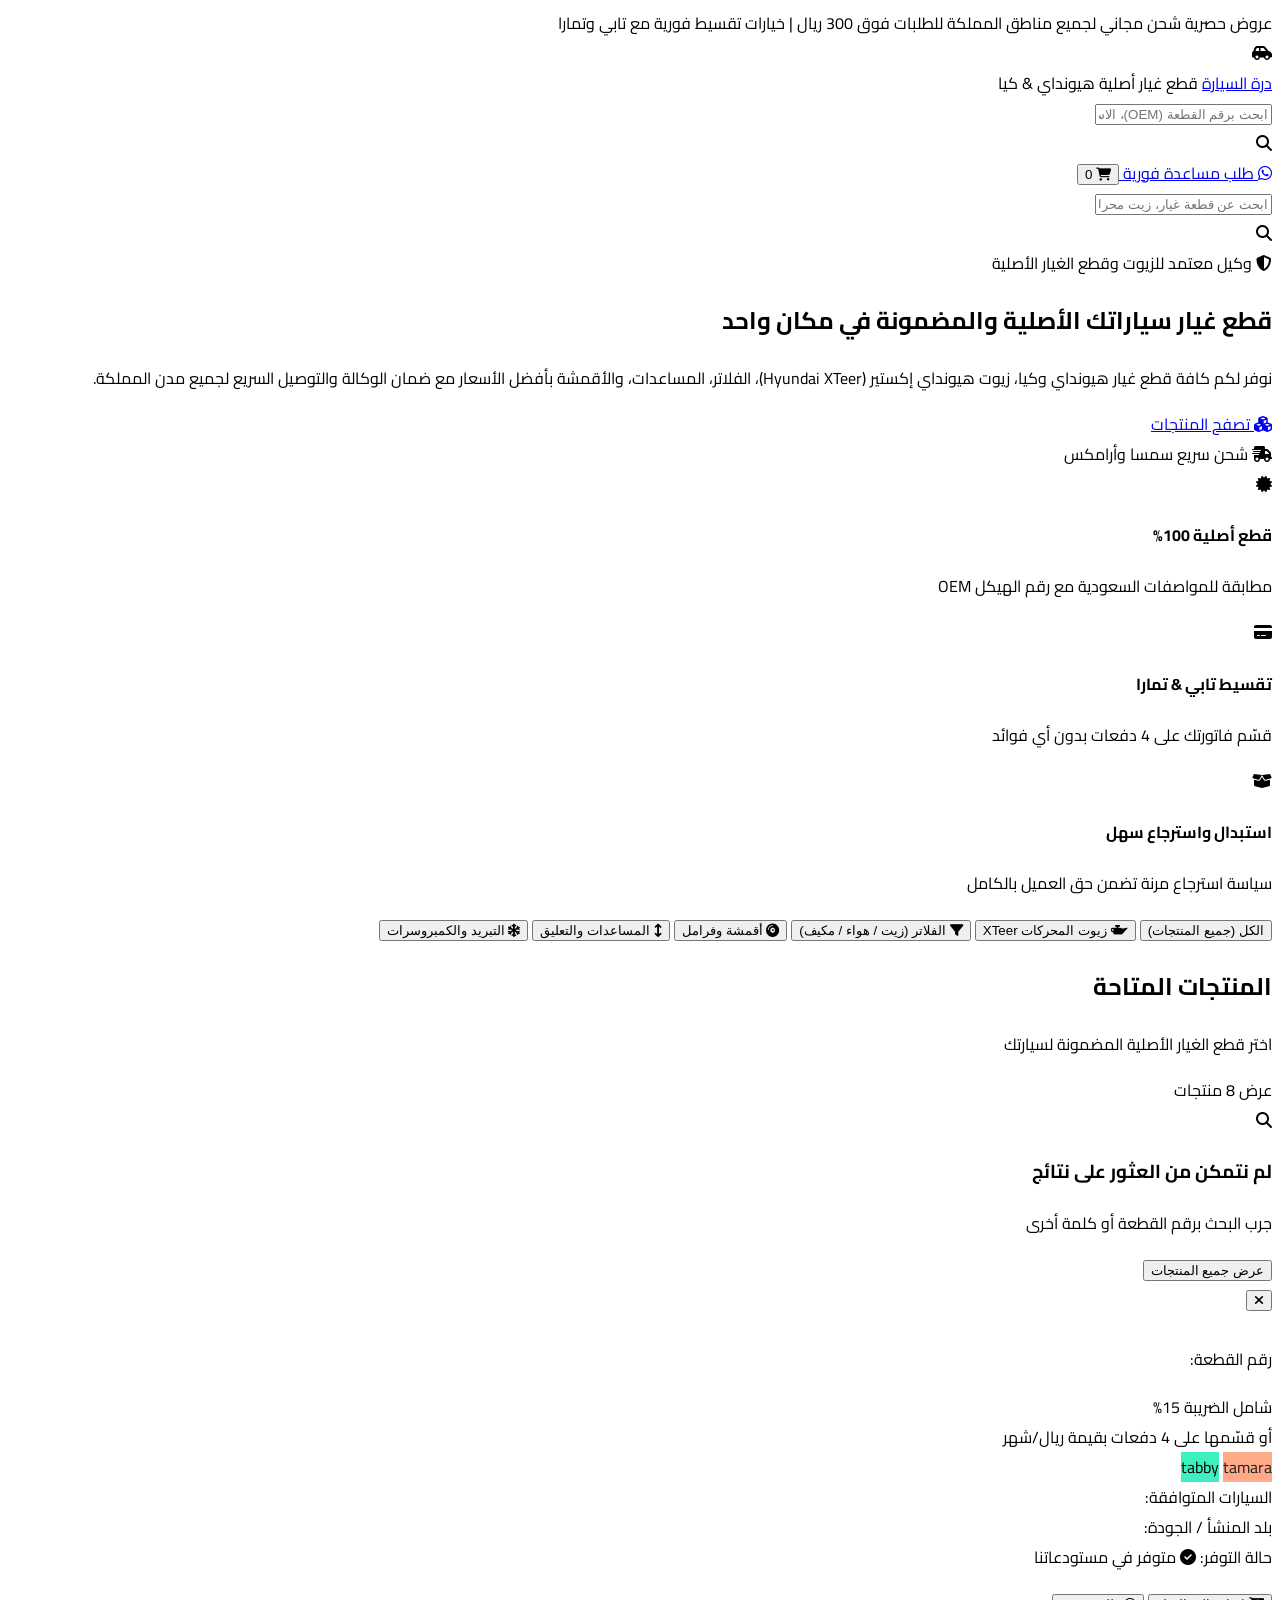
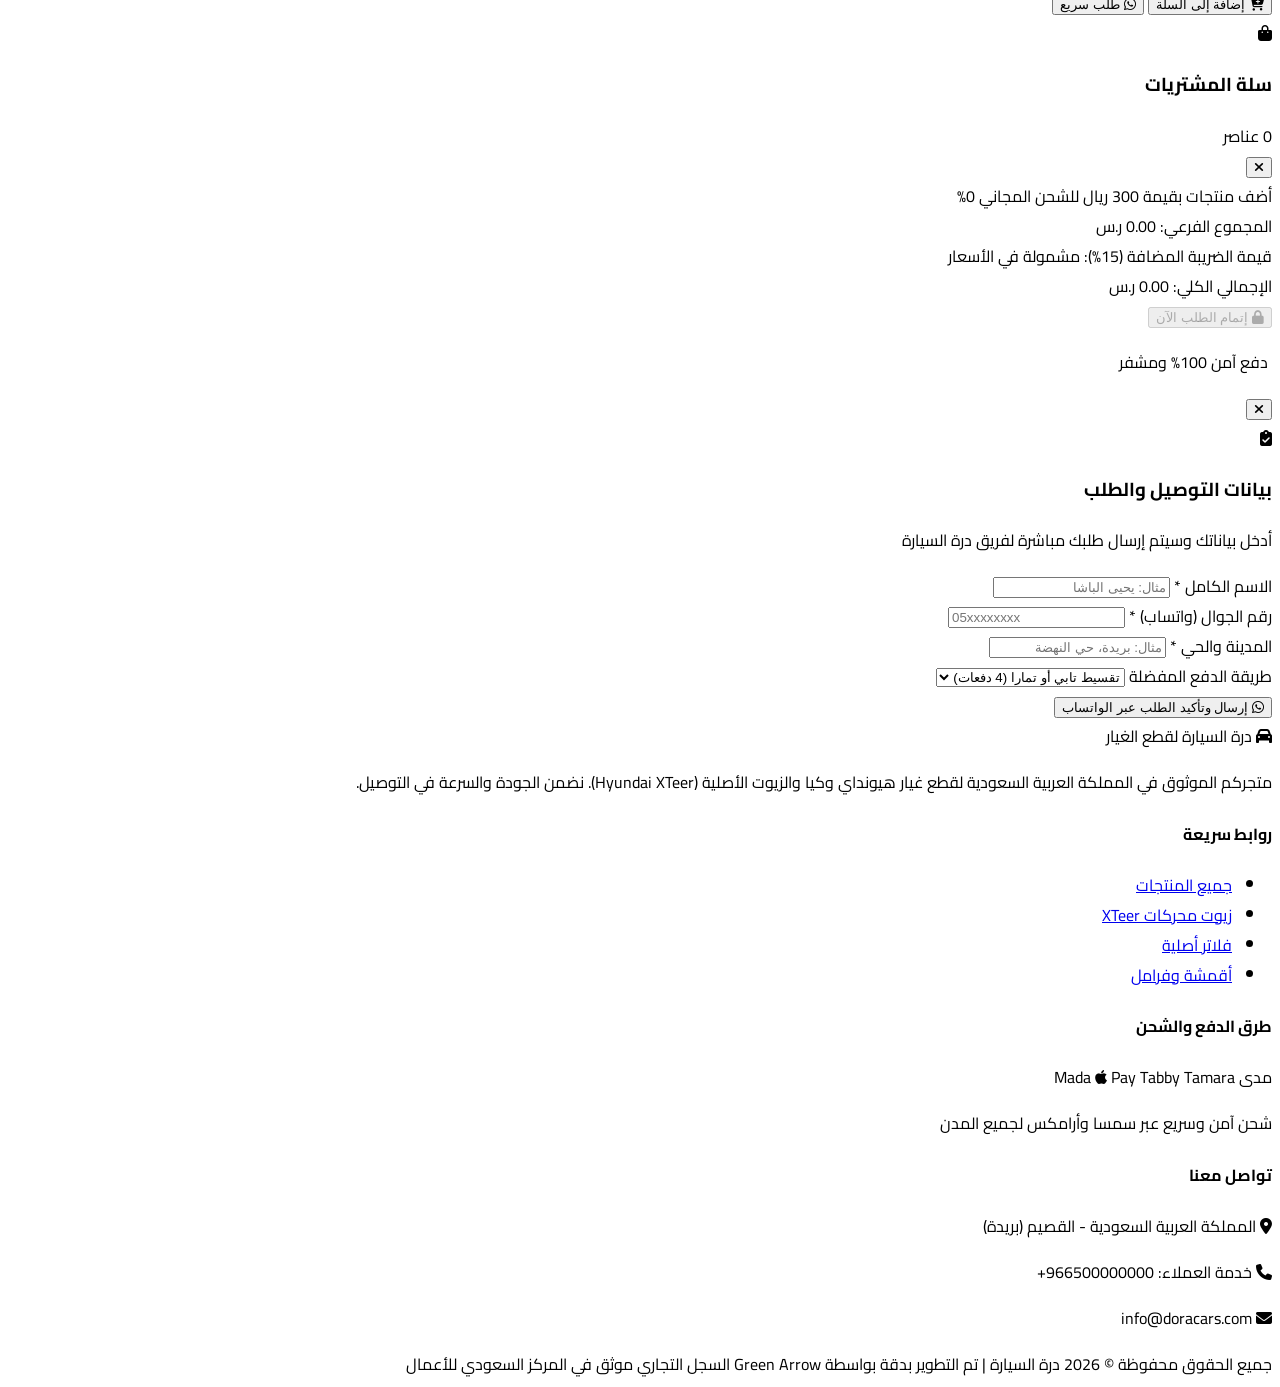
==== index.html @ 43e32559 "Create index.html" ====
<!DOCTYPE html>
<html lang="ar" dir="rtl">
<head>
  <meta charset="UTF-8">
  <meta name="viewport" content="width=device-width, initial-scale=1.0">
  <title>درة السيارة | قطع غيار هيونداي وكيا والزيوت الأصلية</title>
  <!-- Tailwind CSS CDN -->
  <script src="https://cdn.tailwindcss.com"></script>
  <!-- Google Fonts: Cairo -->
  <link rel="preconnect" href="https://fonts.googleapis.com">
  <link rel="preconnect" href="https://fonts.gstatic.com" crossorigin>
  <link href="https://fonts.googleapis.com/css2?family=Cairo:wght@300;400;600;700;800;900&display=swap" rel="stylesheet">
  <!-- FontAwesome Icons -->
  <link rel="stylesheet" href="https://cdnjs.cloudflare.com/ajax/libs/font-awesome/6.4.0/css/all.min.css">
  
  <script>
    tailwind.config = {
      darkMode: 'class',
      theme: {
        extend: {
          colors: {
            brand: {
              50: '#ecfdf5',
              100: '#d1fae5',
              500: '#10b981',
              600: '#059669',
              700: '#047857',
              900: '#064e3b',
              accent: '#f59e0b',
              dark: '#0f172a'
            }
          },
          fontFamily: {
            cairo: ['Cairo', 'sans-serif'],
          }
        }
      }
    }
  </script>
  <style>
    body { font-family: 'Cairo', sans-serif; }
    .badge-tabby { background-color: #3ef0c0; color: #000; }
    .badge-tamara { background-color: #ffaa88; color: #222; }
    .no-scrollbar::-webkit-scrollbar { display: none; }
    .no-scrollbar { -ms-overflow-style: none; scrollbar-width: none; }
  </style>
</head>
<body class="bg-gray-50 text-gray-800 antialiased flex flex-col min-h-screen">

  <!-- Top Announcement Bar -->
  <div class="bg-brand-900 text-white text-xs py-2 px-4 text-center font-medium flex items-center justify-center gap-2">
    <span class="inline-block bg-brand-500 text-white text-[10px] px-2 py-0.5 rounded-full font-bold">عروض حصرية</span>
    <span>شحن مجاني لجميع مناطق المملكة للطلبات فوق 300 ريال | خيارات تقسيط فورية مع تابي وتمارا</span>
  </div>

  <!-- Header -->
  <header class="sticky top-0 z-40 bg-white/95 backdrop-blur shadow-sm border-b border-gray-100">
    <div class="max-w-7xl mx-auto px-4 sm:px-6 lg:px-8">
      <div class="flex items-center justify-between h-16 gap-4">
        
        <!-- Logo -->
        <div class="flex items-center gap-3 flex-shrink-0">
          <div class="w-10 h-10 rounded-xl bg-brand-600 flex items-center justify-center text-white text-xl font-black shadow-md">
            <i class="fa-solid fa-car-side"></i>
          </div>
          <div>
            <a href="#" class="text-xl font-black text-brand-900 tracking-tight block leading-none">درة السيارة</a>
            <span class="text-[10px] text-gray-500 font-semibold">قطع غيار أصلية هيونداي & كيا</span>
          </div>
        </div>

        <!-- Search Bar (Desktop) -->
        <div class="hidden md:flex flex-1 max-w-lg mx-4">
          <div class="relative w-full">
            <input type="text" id="searchInput" oninput="filterProducts()" placeholder="ابحث برقم القطعة (OEM)، الاسم، أو الموديل (مثال: فلتر، إلنترا، 5W-30)..." 
              class="w-full bg-gray-100 border border-gray-200 text-gray-800 text-sm rounded-full pr-11 pl-4 py-2.5 focus:outline-none focus:ring-2 focus:ring-brand-500 focus:bg-white transition-all">
            <div class="absolute inset-y-0 right-0 pr-4 flex items-center pointer-events-none text-gray-400">
              <i class="fa-solid fa-magnifying-glass"></i>
            </div>
          </div>
        </div>

        <!-- Action Buttons -->
        <div class="flex items-center gap-3">
          <!-- WhatsApp Contact Button -->
          <a href="https://wa.me/966500000000" target="_blank" class="hidden sm:inline-flex items-center gap-1.5 bg-emerald-50 text-emerald-700 hover:bg-emerald-100 text-xs font-bold px-3.5 py-2 rounded-full border border-emerald-200 transition">
            <i class="fa-brands fa-whatsapp text-sm text-emerald-600"></i>
            <span>طلب مساعدة فورية</span>
          </a>

          <!-- Cart Button -->
          <button onclick="toggleCartDrawer(true)" class="relative p-2.5 text-gray-700 hover:text-brand-600 hover:bg-gray-100 rounded-full transition flex items-center">
            <i class="fa-solid fa-cart-shopping text-xl"></i>
            <span id="cartCountBadge" class="absolute -top-1 -left-1 bg-brand-600 text-white text-xs font-bold rounded-full h-5 w-5 flex items-center justify-center shadow">0</span>
          </button>
        </div>
      </div>

      <!-- Mobile Search Bar -->
      <div class="pb-3 md:hidden">
        <div class="relative w-full">
          <input type="text" id="mobileSearchInput" oninput="syncAndFilter(this.value)" placeholder="ابحث عن قطعة غيار، زيت محرك، أو رقم القطعة..." 
            class="w-full bg-gray-100 border border-gray-200 text-gray-800 text-sm rounded-full pr-10 pl-4 py-2 focus:outline-none focus:ring-2 focus:ring-brand-500 focus:bg-white">
          <div class="absolute inset-y-0 right-0 pr-3.5 flex items-center pointer-events-none text-gray-400">
            <i class="fa-solid fa-magnifying-glass text-xs"></i>
          </div>
        </div>
      </div>
    </div>
  </header>

  <!-- Hero Section -->
  <section class="bg-gradient-to-l from-brand-900 via-slate-900 to-brand-900 text-white py-8 sm:py-12 relative overflow-hidden">
    <div class="absolute inset-0 opacity-10 bg-[radial-gradient(#fff_1px,transparent_1px)] [background-size:16px_16px]"></div>
    <div class="max-w-7xl mx-auto px-4 sm:px-6 lg:px-8 relative z-10">
      <div class="grid grid-cols-1 lg:grid-cols-12 gap-8 items-center">
        
        <div class="lg:col-span-8 text-center lg:text-right space-y-4">
          <div class="inline-flex items-center gap-2 bg-brand-500/20 text-brand-400 border border-brand-500/30 px-3 py-1 rounded-full text-xs font-bold">
            <i class="fa-solid fa-shield-halved"></i> وكيل معتمد للزيوت وقطع الغيار الأصلية
          </div>
          <h1 class="text-2xl sm:text-4xl lg:text-5xl font-black leading-tight tracking-tight text-white">
            قطع غيار سياراتك <span class="text-brand-500">الأصلية والمضمونة</span> في مكان واحد
          </h1>
          <p class="text-gray-300 text-sm sm:text-base max-w-2xl">
            نوفر لكم كافة قطع غيار هيونداي وكيا، زيوت هيونداي إكستير (Hyundai XTeer)، الفلاتر، المساعدات، والأقمشة بأفضل الأسعار مع ضمان الوكالة والتوصيل السريع لجميع مدن المملكة.
          </p>
          <div class="flex flex-wrap items-center justify-center lg:justify-start gap-3 pt-2">
            <a href="#products-section" class="bg-brand-500 hover:bg-brand-600 text-white font-bold px-6 py-2.5 rounded-full text-sm shadow-lg shadow-brand-500/30 transition flex items-center gap-2">
              <i class="fa-solid fa-cubes"></i> تصفح المنتجات
            </a>
            <div class="flex items-center gap-2 text-xs text-gray-300 font-semibold bg-white/10 px-4 py-2.5 rounded-full border border-white/10">
              <i class="fa-solid fa-truck-fast text-brand-400"></i> شحن سريع سمسا وأرامكس
            </div>
          </div>
        </div>

        <!-- Quick Benefits Box -->
        <div class="lg:col-span-4 bg-white/10 backdrop-blur-md border border-white/15 rounded-2xl p-5 space-y-3.5 text-xs text-gray-200">
          <div class="flex items-center gap-3">
            <div class="w-8 h-8 rounded-lg bg-brand-500/20 text-brand-400 flex items-center justify-center text-sm font-bold flex-shrink-0">
              <i class="fa-solid fa-certificate"></i>
            </div>
            <div>
              <h4 class="font-bold text-white text-sm">قطع أصلية 100%</h4>
              <p class="text-gray-400">مطابقة للمواصفات السعودية مع رقم الهيكل OEM</p>
            </div>
          </div>
          <div class="flex items-center gap-3">
            <div class="w-8 h-8 rounded-lg bg-emerald-500/20 text-emerald-400 flex items-center justify-center text-sm font-bold flex-shrink-0">
              <i class="fa-solid fa-credit-card"></i>
            </div>
            <div>
              <h4 class="font-bold text-white text-sm">تقسيط تابي & تمارا</h4>
              <p class="text-gray-400">قسّم فاتورتك على 4 دفعات بدون أي فوائد</p>
            </div>
          </div>
          <div class="flex items-center gap-3">
            <div class="w-8 h-8 rounded-lg bg-amber-500/20 text-amber-400 flex items-center justify-center text-sm font-bold flex-shrink-0">
              <i class="fa-solid fa-box-open"></i>
            </div>
            <div>
              <h4 class="font-bold text-white text-sm">استبدال واسترجاع سهل</h4>
              <p class="text-gray-400">سياسة استرجاع مرنة تضمن حق العميل بالكامل</p>
            </div>
          </div>
        </div>

      </div>
    </div>
  </section>

  <!-- Category Filter Bar -->
  <section class="bg-white border-b border-gray-200 py-3 sticky top-16 z-30 shadow-sm">
    <div class="max-w-7xl mx-auto px-4 sm:px-6 lg:px-8">
      <div class="flex items-center gap-2 overflow-x-auto no-scrollbar py-1" id="categoryTabs">
        <button onclick="setCategory('all')" class="category-btn active px-4 py-2 rounded-full text-xs font-bold whitespace-nowrap transition bg-brand-600 text-white shadow-sm" data-category="all">
          الكل (جميع المنتجات)
        </button>
        <button onclick="setCategory('oils')" class="category-btn px-4 py-2 rounded-full text-xs font-bold whitespace-nowrap transition bg-gray-100 text-gray-700 hover:bg-gray-200" data-category="oils">
          <i class="fa-solid fa-oil-can ml-1"></i> زيوت المحركات XTeer
        </button>
        <button onclick="setCategory('filters')" class="category-btn px-4 py-2 rounded-full text-xs font-bold whitespace-nowrap transition bg-gray-100 text-gray-700 hover:bg-gray-200" data-category="filters">
          <i class="fa-solid fa-filter ml-1"></i> الفلاتر (زيت / هواء / مكيف)
        </button>
        <button onclick="setCategory('brakes')" class="category-btn px-4 py-2 rounded-full text-xs font-bold whitespace-nowrap transition bg-gray-100 text-gray-700 hover:bg-gray-200" data-category="brakes">
          <i class="fa-solid fa-compact-disc ml-1"></i> أقمشة وفرامل
        </button>
        <button onclick="setCategory('suspension')" class="category-btn px-4 py-2 rounded-full text-xs font-bold whitespace-nowrap transition bg-gray-100 text-gray-700 hover:bg-gray-200" data-category="suspension">
          <i class="fa-solid fa-arrows-up-down ml-1"></i> المساعدات والتعليق
        </button>
        <button onclick="setCategory('cooling')" class="category-btn px-4 py-2 rounded-full text-xs font-bold whitespace-nowrap transition bg-gray-100 text-gray-700 hover:bg-gray-200" data-category="cooling">
          <i class="fa-solid fa-snowflake ml-1"></i> التبريد والكمبروسرات
        </button>
      </div>
    </div>
  </section>

  <!-- Products Section -->
  <main class="max-w-7xl mx-auto px-4 sm:px-6 lg:px-8 py-8 flex-1 w-full" id="products-section">
    <div class="flex items-center justify-between mb-6">
      <div>
        <h2 class="text-xl sm:text-2xl font-black text-gray-900" id="sectionHeading">المنتجات المتاحة</h2>
        <p class="text-xs sm:text-sm text-gray-500 mt-0.5">اختر قطع الغيار الأصلية المضمونة لسيارتك</p>
      </div>
      <div class="text-xs text-gray-500 font-semibold" id="productCountText">
        عرض 8 منتجات
      </div>
    </div>

    <!-- Products Grid -->
    <div class="grid grid-cols-1 sm:grid-cols-2 lg:grid-cols-4 gap-5" id="productsGrid"></div>

    <!-- Empty State -->
    <div id="noResultsState" class="hidden text-center py-16">
      <div class="w-16 h-16 bg-gray-100 rounded-full flex items-center justify-center mx-auto text-gray-400 text-2xl mb-4">
        <i class="fa-solid fa-magnifying-glass"></i>
      </div>
      <h3 class="text-base font-bold text-gray-800">لم نتمكن من العثور على نتائج</h3>
      <p class="text-xs text-gray-500 mt-1">جرب البحث برقم القطعة أو كلمة أخرى</p>
      <button onclick="resetFilters()" class="mt-4 bg-brand-600 text-white text-xs font-bold px-4 py-2 rounded-full">
        عرض جميع المنتجات
      </button>
    </div>
  </main>

  <!-- Product Detail Modal -->
  <div id="productModal" class="fixed inset-0 z-50 hidden bg-black/60 backdrop-blur-sm flex items-center justify-center p-4">
    <div class="bg-white rounded-2xl max-w-lg w-full overflow-hidden shadow-2xl animate-fade-in relative max-h-[90vh] flex flex-col">
      <!-- Close Button -->
      <button onclick="closeProductModal()" class="absolute top-3 left-3 z-10 w-8 h-8 rounded-full bg-gray-100 hover:bg-gray-200 text-gray-700 flex items-center justify-center transition">
        <i class="fa-solid fa-xmark text-sm"></i>
      </button>

      <div class="p-6 overflow-y-auto space-y-4">
        <div class="h-48 bg-gray-100 rounded-xl flex items-center justify-center overflow-hidden relative">
          <img id="modalImg" src="" alt="" class="max-h-full object-contain">
          <span id="modalBadge" class="absolute top-2 right-2 text-[10px] font-bold px-2 py-1 rounded bg-brand-600 text-white"></span>
        </div>

        <div>
          <div class="flex items-center justify-between text-xs text-gray-500 mb-1">
            <span id="modalCategory" class="font-bold text-brand-600"></span>
            <span>رقم القطعة: <strong id="modalOem" class="text-gray-800 font-mono"></strong></span>
          </div>
          <h3 id="modalTitle" class="text-lg font-black text-gray-900 leading-snug"></h3>
        </div>

        <div class="flex items-baseline gap-2">
          <span id="modalPrice" class="text-2xl font-black text-brand-900"></span>
          <span id="modalOldPrice" class="text-sm text-gray-400 line-through"></span>
          <span class="text-xs font-semibold text-emerald-600 bg-emerald-50 px-2 py-0.5 rounded">شامل الضريبة 15%</span>
        </div>

        <!-- Tamara & Tabby installment bar -->
        <div class="bg-gray-50 border border-gray-200 rounded-xl p-3 text-xs space-y-2">
          <div class="flex items-center justify-between">
            <span class="font-medium text-gray-600">أو قسّمها على 4 دفعات بقيمة <strong id="modalInstallment" class="text-brand-900"></strong> ريال/شهر</span>
            <div class="flex gap-1">
              <span class="badge-tabby text-[10px] font-black px-2 py-0.5 rounded">tabby</span>
              <span class="badge-tamara text-[10px] font-black px-2 py-0.5 rounded">tamara</span>
            </div>
          </div>
        </div>

        <!-- Compatibility & Specs -->
        <div class="space-y-1.5 text-xs text-gray-600">
          <div class="flex justify-between py-1 border-b border-gray-100">
            <span class="text-gray-500">السيارات المتوافقة:</span>
            <span id="modalCompatibility" class="font-bold text-gray-800"></span>
          </div>
          <div class="flex justify-between py-1 border-b border-gray-100">
            <span class="text-gray-500">بلد المنشأ / الجودة:</span>
            <span id="modalOrigin" class="font-bold text-gray-800"></span>
          </div>
          <div class="flex justify-between py-1">
            <span class="text-gray-500">حالة التوفر:</span>
            <span class="font-bold text-emerald-600 flex items-center gap-1"><i class="fa-solid fa-circle-check text-[10px]"></i> متوفر في مستودعاتنا</span>
          </div>
        </div>

        <p id="modalDescription" class="text-xs text-gray-600 leading-relaxed bg-gray-50 p-3 rounded-lg"></p>
      </div>

      <div class="p-4 bg-gray-50 border-t border-gray-100 flex gap-3">
        <button onclick="addToCartFromModal()" class="flex-1 bg-brand-600 hover:bg-brand-700 text-white font-bold py-3 rounded-xl text-sm flex items-center justify-center gap-2 shadow-md transition">
          <i class="fa-solid fa-cart-plus"></i> إضافة إلى السلة
        </button>
        <button onclick="orderViaWhatsAppDirect()" class="bg-emerald-600 hover:bg-emerald-700 text-white font-bold px-4 py-3 rounded-xl text-sm flex items-center justify-center gap-1.5 shadow transition" title="طلب مباشر عبر واتساب">
          <i class="fa-brands fa-whatsapp text-base"></i> طلب سريع
        </button>
      </div>
    </div>
  </div>

  <!-- Cart Drawer (Slide-over) -->
  <div id="cartDrawer" class="fixed inset-0 z-50 hidden">
    <!-- Backdrop -->
    <div onclick="toggleCartDrawer(false)" class="fixed inset-0 bg-black/50 backdrop-blur-sm transition-opacity"></div>
    
    <div class="fixed inset-y-0 left-0 max-w-full flex">
      <div class="w-screen max-w-md bg-white shadow-2xl flex flex-col">
        <!-- Drawer Header -->
        <div class="p-4 border-b border-gray-100 flex items-center justify-between bg-gray-50">
          <div class="flex items-center gap-2">
            <i class="fa-solid fa-bag-shopping text-brand-600 text-lg"></i>
            <h3 class="font-black text-gray-900">سلة المشتريات</h3>
            <span id="drawerCount" class="text-xs bg-brand-100 text-brand-800 font-bold px-2 py-0.5 rounded-full">0 عناصر</span>
          </div>
          <button onclick="toggleCartDrawer(false)" class="text-gray-400 hover:text-gray-700 p-1.5 rounded-lg">
            <i class="fa-solid fa-xmark text-base"></i>
          </button>
        </div>

        <!-- Free Shipping Progress -->
        <div class="bg-brand-50 p-3 border-b border-brand-100 text-xs">
          <div class="flex justify-between font-bold text-brand-900 mb-1">
            <span id="shippingText">أضف منتجات بقيمة 300 ريال للشحن المجاني</span>
            <span id="shippingPercentText">0%</span>
          </div>
          <div class="w-full bg-gray-200 rounded-full h-1.5 overflow-hidden">
            <div id="shippingProgressBar" class="bg-brand-500 h-1.5 rounded-full transition-all duration-500" style="width: 0%"></div>
          </div>
        </div>

        <!-- Drawer Body: Cart Items -->
        <div class="flex-1 overflow-y-auto p-4 space-y-3" id="cartItemsList"></div>

        <!-- Drawer Footer -->
        <div class="p-4 border-t border-gray-100 bg-gray-50 space-y-3">
          <div class="space-y-1.5 text-xs text-gray-600">
            <div class="flex justify-between">
              <span>المجموع الفرعي:</span>
              <span id="subtotalPrice" class="font-bold text-gray-900">0.00 ر.س</span>
            </div>
            <div class="flex justify-between">
              <span>قيمة الضريبة المضافة (15%):</span>
              <span class="text-emerald-700 font-semibold">مشمولة في الأسعار</span>
            </div>
            <div class="flex justify-between text-sm font-black text-gray-900 pt-2 border-t border-gray-200">
              <span>الإجمالي الكلي:</span>
              <span id="totalPrice" class="text-brand-900 text-base">0.00 ر.س</span>
            </div>
          </div>

          <button onclick="openCheckoutModal()" id="checkoutBtn" disabled class="w-full bg-brand-600 hover:bg-brand-700 disabled:opacity-50 disabled:cursor-not-allowed text-white font-bold py-3.5 rounded-xl text-sm flex items-center justify-center gap-2 shadow-lg shadow-brand-600/30 transition">
            <i class="fa-solid fa-lock"></i> إتمام الطلب الآن
          </button>
          
          <p class="text-[11px] text-center text-gray-400 flex items-center justify-center gap-1">
            <i class="fa-solid fa-shield-check text-brand-500"></i> دفع آمن 100% ومشفر
          </p>
        </div>
      </div>
    </div>
  </div>

  <!-- Checkout Confirmation Modal -->
  <div id="checkoutModal" class="fixed inset-0 z-50 hidden bg-black/60 backdrop-blur-sm flex items-center justify-center p-4">
    <div class="bg-white rounded-2xl max-w-md w-full p-6 shadow-2xl relative space-y-4">
      <button onclick="closeCheckoutModal()" class="absolute top-3 left-3 text-gray-400 hover:text-gray-600">
        <i class="fa-solid fa-xmark text-sm"></i>
      </button>

      <div class="text-center space-y-1">
        <div class="w-12 h-12 rounded-full bg-brand-100 text-brand-600 flex items-center justify-center mx-auto text-xl">
          <i class="fa-solid fa-clipboard-check"></i>
        </div>
        <h3 class="text-lg font-black text-gray-900">بيانات التوصيل والطلب</h3>
        <p class="text-xs text-gray-500">أدخل بياناتك وسيتم إرسال طلبك مباشرة لفريق درة السيارة</p>
      </div>

      <form onsubmit="submitOrder(event)" class="space-y-3 text-xs">
        <div>
          <label class="block font-bold text-gray-700 mb-1">الاسم الكامل *</label>
          <input type="text" id="custName" required placeholder="مثال: يحيى الباشا" class="w-full bg-gray-50 border border-gray-200 rounded-lg p-2.5 focus:ring-2 focus:ring-brand-500 focus:outline-none">
        </div>
        <div>
          <label class="block font-bold text-gray-700 mb-1">رقم الجوال (واتساب) *</label>
          <input type="tel" id="custPhone" required placeholder="05xxxxxxxx" class="w-full bg-gray-50 border border-gray-200 rounded-lg p-2.5 focus:ring-2 focus:ring-brand-500 focus:outline-none">
        </div>
        <div>
          <label class="block font-bold text-gray-700 mb-1">المدينة والحي *</label>
          <input type="text" id="custCity" required placeholder="مثال: بريدة، حي النهضة" class="w-full bg-gray-50 border border-gray-200 rounded-lg p-2.5 focus:ring-2 focus:ring-brand-500 focus:outline-none">
        </div>
        <div>
          <label class="block font-bold text-gray-700 mb-1">طريقة الدفع المفضلة</label>
          <select id="custPayment" class="w-full bg-gray-50 border border-gray-200 rounded-lg p-2.5 focus:ring-2 focus:ring-brand-500 focus:outline-none font-medium">
            <option value="تابي / تمارا (أقساط)">تقسيط تابي أو تمارا (4 دفعات)</option>
            <option value="مدى / أبل باي / فيزا">مدى / Apple Pay / فيزا</option>
            <option value="تحويل بنكي / دفع عند الاستلام">تحويل بنكي / دفع عند الاستلام</option>
          </select>
        </div>

        <button type="submit" class="w-full bg-emerald-600 hover:bg-emerald-700 text-white font-bold py-3 rounded-xl text-sm flex items-center justify-center gap-2 shadow-md transition mt-2">
          <i class="fa-brands fa-whatsapp text-lg"></i> إرسال وتأكيد الطلب عبر الواتساب
        </button>
      </form>
    </div>
  </div>

  <!-- Footer -->
  <footer class="bg-gray-900 text-gray-400 text-xs py-10 mt-auto border-t border-gray-800">
    <div class="max-w-7xl mx-auto px-4 sm:px-6 lg:px-8 grid grid-cols-1 md:grid-cols-4 gap-8">
      
      <div class="space-y-3">
        <div class="flex items-center gap-2 text-white font-black text-base">
          <i class="fa-solid fa-car text-brand-500"></i> درة السيارة لقطع الغيار
        </div>
        <p class="leading-relaxed text-gray-400">
          متجركم الموثوق في المملكة العربية السعودية لقطع غيار هيونداي وكيا والزيوت الأصلية (Hyundai XTeer). نضمن الجودة والسرعة في التوصيل.
        </p>
      </div>

      <div>
        <h4 class="text-white font-bold text-sm mb-3">روابط سريعة</h4>
        <ul class="space-y-2">
          <li><a href="#products-section" class="hover:text-brand-400 transition">جميع المنتجات</a></li>
          <li><a href="javascript:setCategory('oils')" class="hover:text-brand-400 transition">زيوت محركات XTeer</a></li>
          <li><a href="javascript:setCategory('filters')" class="hover:text-brand-400 transition">فلاتر أصلية</a></li>
          <li><a href="javascript:setCategory('brakes')" class="hover:text-brand-400 transition">أقمشة وفرامل</a></li>
        </ul>
      </div>

      <div>
        <h4 class="text-white font-bold text-sm mb-3">طرق الدفع والشحن</h4>
        <div class="flex flex-wrap gap-2 text-xl text-gray-300">
          <span class="bg-gray-800 px-2 py-1 rounded text-xs font-bold text-emerald-400">مدى Mada</span>
          <span class="bg-gray-800 px-2 py-1 rounded text-xs font-bold text-white"><i class="fa-brands fa-apple"></i> Pay</span>
          <span class="bg-gray-800 px-2 py-1 rounded text-xs font-bold text-teal-300">Tabby</span>
          <span class="bg-gray-800 px-2 py-1 rounded text-xs font-bold text-orange-300">Tamara</span>
        </div>
        <p class="text-gray-400 mt-2 text-[11px]">شحن آمن وسريع عبر سمسا وأرامكس لجميع المدن</p>
      </div>

      <div>
        <h4 class="text-white font-bold text-sm mb-3">تواصل معنا</h4>
        <p class="text-gray-400 mb-1"><i class="fa-solid fa-location-dot text-brand-500 ml-1"></i> المملكة العربية السعودية - القصيم (بريدة)</p>
        <p class="text-gray-400 mb-1"><i class="fa-solid fa-phone text-brand-500 ml-1"></i> خدمة العملاء: 966500000000+</p>
        <p class="text-gray-400"><i class="fa-solid fa-envelope text-brand-500 ml-1"></i> info@doracars.com</p>
      </div>

    </div>

    <div class="max-w-7xl mx-auto px-4 sm:px-6 lg:px-8 mt-8 pt-4 border-t border-gray-800 text-center text-gray-500 text-[11px] flex flex-col sm:flex-row items-center justify-between gap-2">
      <span>جميع الحقوق محفوظة © 2026 درة السيارة | تم التطوير بدقة بواسطة Green Arrow</span>
      <span>السجل التجاري موثق في المركز السعودي للأعمال</span>
    </div>
  </footer>

  <!-- Embedded Store Engine JavaScript -->
  <script>
    const productsDB = [
      {
        id: 1,
        title: "زيت محرك هيونداي إكستير Hyundai XTeer 5W-30 بنزين تخليقي بالكامل (4 لتر)",
        category: "oils",
        categoryName: "زيوت المحركات",
        price: 135.00,
        oldPrice: 160.00,
        oem: "1041002",
        badge: "الأكثر مبيعاً",
        compatibility: "هيونداي إلنترا، سوناتا، توسان، أكسنت، وكيا سبورتاج وسيراتو",
        origin: "كوريا الجنوبية - أصلي 100%",
        image: "https://images.unsplash.com/photo-1615906655593-ad0386982a0f?w=500&auto=format&fit=crop&q=60",
        description: "زيت محركات متطور عالي الأداء معتمد من هيونداي وكيا، يوفر حماية فائقة للمحرك ضد الاحتكاك والترسبات في درجات الحرارة العالية ويوفر في استهلاك الوقود."
      },
      {
        id: 2,
        title: "زيت محرك ديزل هيونداي إكستير XTeer Diesel Ultra 5W-30 (6 لتر)",
        category: "oils",
        categoryName: "زيوت المحركات",
        price: 185.00,
        oldPrice: 210.00,
        oem: "1061011",
        badge: "ديزل أصلي",
        compatibility: "هيونداي سنتافي، ستاريا، إتش ون H1، وكيا سورينتو وكارنيفال",
        origin: "كوريا الجنوبية - أصلي",
        image: "https://images.unsplash.com/photo-1563720223185-11003d516935?w=500&auto=format&fit=crop&q=60",
        description: "مخصص لمحركات الديزل الحديثة المزودة بفلاتر DPF وتيربو، يضمن نظافة المحرك وعمر تشغيلي أطول في ظروف القيادة الشاقة."
      },
      {
        id: 3,
        title: "فلتر زيت محرك أصلي هيونداي وكيا (Oil Filter)",
        category: "filters",
        categoryName: "الفلاتر",
        price: 32.00,
        oldPrice: 45.00,
        oem: "26300-35505",
        badge: "وكالة Mobis",
        compatibility: "إلنترا، سوناتا، أكسنت، أزيرا، سيراتو، أوبتيما، سبورتاج",
        origin: "هيونداي موبيس Mobis الأصلية",
        image: "https://images.unsplash.com/photo-1486006920555-c77dce18193b?w=500&auto=format&fit=crop&q=60",
        description: "فلتر زيت وكالة أصلي بصمام حماية ضد رجوع الزيت، يضمن تدفق الزيت النقي للمحرك ويزيل الشوائب الدقيقة بفاعلية."
      },
      {
        id: 4,
        title: "فلتر هواء محرك أصلي هيونداي إلنترا 2016 - 2023",
        category: "filters",
        categoryName: "الفلاتر",
        price: 48.00,
        oldPrice: 60.00,
        oem: "28113-F2000",
        badge: "أصلي",
        compatibility: "هيونداي إلنترا 1.6 / 2.0 (2016-2023)",
        origin: "هيونداي موبيس",
        image: "https://images.unsplash.com/photo-1619642751034-765dfdf7c58e?w=500&auto=format&fit=crop&q=60",
        description: "فلتر هواء أصلي يحافظ على نقاء الهواء الداخل لغرفة الاحتراق ويزيد من عزم المحرك وكفاءة استهلاك الوقود."
      },
      {
        id: 5,
        title: "طقم أقمشة فرامل أمامية أصلية (فحمات فرامل) هيونداي سوناتا وكيا K5",
        category: "brakes",
        categoryName: "الفرامل والأقمشة",
        price: 175.00,
        oldPrice: 220.00,
        oem: "58101-C1A00",
        badge: "أداء فائق",
        compatibility: "هيونداي سوناتا (2015-2022) / كيا K5 / أوبتيما",
        origin: "كوري أصلي سيراميك معالج",
        image: "https://images.unsplash.com/photo-1600790142055-619df03207e6?w=500&auto=format&fit=crop&q=60",
        description: "أقمشة فرامل سيراميكية عالية الجودة توفر قوة توقف فورية بدون صوت صفير وتحافظ على عمر الهوبات."
      },
      {
        id: 6,
        title: "مساعدات أمامية أصلية (طقم يمين + يسار) هيونداي توسان وكيا سبورتاج",
        category: "suspension",
        categoryName: "المساعدات والتعليق",
        price: 460.00,
        oldPrice: 550.00,
        oem: "54651-D3000",
        badge: "ضمان سنة",
        compatibility: "هيونداي توسان (2016-2021) / كيا سبورتاج",
        origin: "موبيس Mobis كوريا",
        image: "https://images.unsplash.com/photo-1580273916550-e323be2ae537?w=500&auto=format&fit=crop&q=60",
        description: "مساعدات هيدروليكية أصلية تمنح السيارة الثبات التام والراحة وامتصاص الصدمات في كافة الطرق."
      },
      {
        id: 7,
        title: "كمبروسر مكيف أصلي هيونداي أكسنت وكيا ريو (Compressor A/C)",
        category: "cooling",
        categoryName: "التبريد والتكييف",
        price: 890.00,
        oldPrice: 1050.00,
        oem: "97701-1R100",
        badge: "تبريد فائق",
        compatibility: "هيونداي أكسنت (2012-2020) / كيا ريو",
        origin: "Hanon Systems كوري وكالة",
        image: "https://images.unsplash.com/photo-1617814076367-b759c7d7e738?w=500&auto=format&fit=crop&q=60",
        description: "كمبروسر تكييف وكالة أصلي يعطي أعلى كفاءة تبريد في أشد درجات حرارة الصيف مع صوت هادئ واستهلاك طاقة منخفض."
      },
      {
        id: 8,
        title: "رديتر ماء محرك أصلي هيونداي إلنترا 2017 - 2022",
        category: "cooling",
        categoryName: "التبريد والتكييف",
        price: 340.00,
        oldPrice: 410.00,
        oem: "25310-F2000",
        badge: "أصلي",
        compatibility: "هيونداي إلنترا وسيراتو 1.6L و 2.0L",
        origin: "ألمنيوم أصلي كوري",
        image: "https://images.unsplash.com/photo-1492144534655-ae79c964c9d7?w=500&auto=format&fit=crop&q=60",
        description: "رديتر تبريد ماء بمواصفات مطابقة للحرارة الخليجية يمنع ارتفاع حرارة المحرك تماماً."
      }
    ];

    // State
    let cart = JSON.parse(localStorage.getItem('dora_cart')) || [];
    let currentCategory = 'all';
    let searchQuery = '';
    let selectedModalProduct = null;

    // Render Products Grid
    function renderProducts() {
      const grid = document.getElementById('productsGrid');
      const emptyState = document.getElementById('noResultsState');
      const countText = document.getElementById('productCountText');

      const filtered = productsDB.filter(product => {
        const matchesCategory = currentCategory === 'all' || product.category === currentCategory;
        const matchesSearch = searchQuery === '' || 
          product.title.toLowerCase().includes(searchQuery.toLowerCase()) ||
          product.oem.toLowerCase().includes(searchQuery.toLowerCase()) ||
          product.compatibility.toLowerCase().includes(searchQuery.toLowerCase());
        return matchesCategory && matchesSearch;
      });

      countText.innerText = `عرض ${filtered.length} منتج`;

      if (filtered.length === 0) {
        grid.innerHTML = '';
        emptyState.classList.remove('hidden');
        return;
      }

      emptyState.classList.add('hidden');
      grid.innerHTML = filtered.map(item => `
        <div class="bg-white rounded-2xl border border-gray-100 p-4 shadow-sm hover:shadow-md transition-all flex flex-col justify-between group">
          
          <div>
            <!-- Image & Badge -->
            <div class="relative h-44 bg-gray-50 rounded-xl overflow-hidden mb-3.5 flex items-center justify-center cursor-pointer" onclick="openProductModal(${item.id})">
              <img src="${item.image}" alt="${item.title}" class="max-h-full object-cover group-hover:scale-105 transition duration-300">
              <span class="absolute top-2 right-2 text-[10px] font-bold px-2 py-0.5 rounded-full bg-brand-600 text-white shadow-sm">
                ${item.badge}
              </span>
              <button onclick="event.stopPropagation(); openProductModal(${item.id})" class="absolute bottom-2 left-2 bg-white/90 hover:bg-white text-gray-700 p-1.5 rounded-lg text-xs shadow opacity-0 group-hover:opacity-100 transition">
                <i class="fa-solid fa-eye"></i>
              </button>
            </div>

            <!-- Meta & Title -->
            <div class="space-y-1">
              <div class="flex items-center justify-between text-[11px] text-gray-400">
                <span class="font-semibold text-brand-600">${item.categoryName}</span>
                <span>OEM: <strong class="font-mono text-gray-600">${item.oem}</strong></span>
              </div>
              <h3 onclick="openProductModal(${item.id})" class="font-bold text-xs sm:text-sm text-gray-900 line-clamp-2 hover:text-brand-600 cursor-pointer transition leading-snug">
                ${item.title}
              </h3>
              <p class="text-[11px] text-gray-500 truncate mt-1">
                <i class="fa-solid fa-car text-[10px] text-gray-400"></i> ${item.compatibility}
              </p>
            </div>
          </div>

          <!-- Price & Add to Cart -->
          <div class="mt-4 pt-3 border-t border-gray-100 space-y-2.5">
            <div class="flex items-baseline justify-between">
              <div>
                <span class="text-base sm:text-lg font-black text-brand-900">${item.price.toFixed(2)}</span>
                <span class="text-xs font-bold text-gray-500">ر.س</span>
              </div>
              ${item.oldPrice ? `<span class="text-xs text-gray-400 line-through">${item.oldPrice.toFixed(2)} ر.س</span>` : ''}
            </div>

            <!-- Installment snippet -->
            <div class="flex items-center justify-between text-[10px] text-gray-500 bg-gray-50 px-2 py-1 rounded">
              <span>أو <strong>${(item.price / 4).toFixed(2)} ر.س</strong> / 4 دفعات</span>
              <span class="font-bold text-teal-600">tabby</span>
            </div>

            <button onclick="addToCart(${item.id})" class="w-full bg-brand-600 hover:bg-brand-700 text-white font-bold py-2 px-3 rounded-xl text-xs flex items-center justify-center gap-1.5 shadow-sm transition active:scale-95">
              <i class="fa-solid fa-cart-plus"></i> أضف للسلة
            </button>
          </div>

        </div>
      `).join('');
    }

    // Category Filtering
    function setCategory(cat) {
      currentCategory = cat;
      document.querySelectorAll('.category-btn').forEach(btn => {
        if (btn.dataset.category === cat) {
          btn.className = 'category-btn active px-4 py-2 rounded-full text-xs font-bold whitespace-nowrap transition bg-brand-600 text-white shadow-sm';
        } else {
          btn.className = 'category-btn px-4 py-2 rounded-full text-xs font-bold whitespace-nowrap transition bg-gray-100 text-gray-700 hover:bg-gray-200';
        }
      });
      renderProducts();
    }

    // Search Filtering
    function filterProducts() {
      searchQuery = document.getElementById('searchInput').value;
      renderProducts();
    }

    function syncAndFilter(val) {
      searchQuery = val;
      document.getElementById('searchInput').value = val;
      renderProducts();
    }

    function resetFilters() {
      searchQuery = '';
      currentCategory = 'all';
      document.getElementById('searchInput').value = '';
      document.getElementById('mobileSearchInput').value = '';
      setCategory('all');
    }

    // Cart Management
    function addToCart(productId) {
      const product = productsDB.find(p => p.id === productId);
      if (!product) return;

      const existing = cart.find(item => item.id === productId);
      if (existing) {
        existing.quantity += 1;
      } else {
        cart.push({ ...product, quantity: 1 });
      }

      saveCart();
      updateCartUI();
      toggleCartDrawer(true);
    }

    function updateCartQuantity(productId, delta) {
      const item = cart.find(i => i.id === productId);
      if (!item) return;

      item.quantity += delta;
      if (item.quantity <= 0) {
        cart = cart.filter(i => i.id !== productId);
      }

      saveCart();
      updateCartUI();
    }

    function removeCartItem(productId) {
      cart = cart.filter(i => i.id !== productId);
      saveCart();
      updateCartUI();
    }

    function saveCart() {
      localStorage.setItem('dora_cart', JSON.stringify(cart));
    }

    function updateCartUI() {
      const totalCount = cart.reduce((sum, item) => sum + item.quantity, 0);
      const subtotal = cart.reduce((sum, item) => sum + (item.price * item.quantity), 0);

      document.getElementById('cartCountBadge').innerText = totalCount;
      document.getElementById('drawerCount').innerText = `${totalCount} عناصر`;
      document.getElementById('subtotalPrice').innerText = `${subtotal.toFixed(2)} ر.س`;
      document.getElementById('totalPrice').innerText = `${subtotal.toFixed(2)} ر.س`;
      document.getElementById('checkoutBtn').disabled = cart.length === 0;

      const freeShipThreshold = 300;
      const progressPercent = Math.min(100, Math.round((subtotal / freeShipThreshold) * 100));
      document.getElementById('shippingProgressBar').style.width = `${progressPercent}%`;
      document.getElementById('shippingPercentText').innerText = `${progressPercent}%`;

      const shipText = document.getElementById('shippingText');
      if (subtotal >= freeShipThreshold) {
        shipText.innerHTML = '<span class="text-emerald-700 font-bold"><i class="fa-solid fa-circle-check"></i> مبروك! حصلت على شحن مجاني لكافة مناطق المملكة</span>';
      } else {
        const remaining = (freeShipThreshold - subtotal).toFixed(2);
        shipText.innerText = `أضف بقيمة ${remaining} ر.س إضافية للحصول على شحن مجاني`;
      }

      const cartContainer = document.getElementById('cartItemsList');
      if (cart.length === 0) {
        cartContainer.innerHTML = `
          <div class="text-center py-12 text-gray-400 space-y-2">
            <i class="fa-solid fa-cart-arrow-down text-4xl text-gray-300"></i>
            <p class="text-xs font-bold text-gray-600">سلتك فارغة حالياً</p>
            <p class="text-[11px] text-gray-400">تصفح المنتجات وأضف ما تحتاجه لسيارتك</p>
          </div>
        `;
        return;
      }

      cartContainer.innerHTML = cart.map(item => `
        <div class="flex items-center gap-3 bg-gray-50 p-2.5 rounded-xl border border-gray-100">
          <img src="${item.image}" alt="${item.title}" class="w-14 h-14 object-cover rounded-lg bg-white p-1 border border-gray-100 flex-shrink-0">
          <div class="flex-1 min-w-0">
            <h4 class="text-xs font-bold text-gray-900 truncate">${item.title}</h4>
            <span class="text-[10px] text-gray-400 block">OEM: ${item.oem}</span>
            <div class="flex items-center justify-between mt-1">
              <span class="text-xs font-black text-brand-900">${(item.price * item.quantity).toFixed(2)} ر.س</span>
              <div class="flex items-center gap-2 bg-white px-2 py-0.5 rounded-lg border border-gray-200 text-xs">
                <button onclick="updateCartQuantity(${item.id}, -1)" class="text-gray-500 hover:text-red-500 px-1 font-bold">-</button>
                <span class="font-bold text-gray-800">${item.quantity}</span>
                <button onclick="updateCartQuantity(${item.id}, 1)" class="text-gray-500 hover:text-brand-600 px-1 font-bold">+</button>
              </div>
            </div>
          </div>
          <button onclick="removeCartItem(${item.id})" class="text-gray-400 hover:text-red-500 text-xs p-1" title="حذف">
            <i class="fa-solid fa-trash"></i>
          </button>
        </div>
      `).join('');
    }

    function toggleCartDrawer(open) {
      const drawer = document.getElementById('cartDrawer');
      if (open) {
        drawer.classList.remove('hidden');
      } else {
        drawer.classList.add('hidden');
      }
    }

    // Modal Product Details
    function openProductModal(productId) {
      const p = productsDB.find(item => item.id === productId);
      if (!p) return;

      selectedModalProduct = p;
      document.getElementById('modalImg').src = p.image;
      document.getElementById('modalBadge').innerText = p.badge;
      document.getElementById('modalCategory').innerText = p.categoryName;
      document.getElementById('modalOem').innerText = p.oem;
      document.getElementById('modalTitle').innerText = p.title;
      document.getElementById('modalPrice').innerText = `${p.price.toFixed(2)} ر.س`;
      document.getElementById('modalOldPrice').innerText = p.oldPrice ? `${p.oldPrice.toFixed(2)} ر.س` : '';
      document.getElementById('modalInstallment').innerText = (p.price / 4).toFixed(2);
      document.getElementById('modalCompatibility').innerText = p.compatibility;
      document.getElementById('modalOrigin').innerText = p.origin;
      document.getElementById('modalDescription').innerText = p.description;

      document.getElementById('productModal').classList.remove('hidden');
    }

    function closeProductModal() {
      document.getElementById('productModal').classList.add('hidden');
    }

    function addToCartFromModal() {
      if (selectedModalProduct) {
        addToCart(selectedModalProduct.id);
        closeProductModal();
      }
    }

    function orderViaWhatsAppDirect() {
      if (!selectedModalProduct) return;
      const message = `مرحباً درة السيارة، أرغب في طلب المنتج التالي:%0A- *${selectedModalProduct.title}*%0A- رقم القطعة: ${selectedModalProduct.oem}%0A- السعر: ${selectedModalProduct.price} ر.س%0Aأرجو تزويدي بتفاصيل الشحن والتوصيل.`;
      window.open(`https://wa.me/966500000000?text=${message}`, '_blank');
    }

    // Checkout Flow
    function openCheckoutModal() {
      toggleCartDrawer(false);
      document.getElementById('checkoutModal').classList.remove('hidden');
        function openCheckoutModal() {
      toggleCartDrawer(false);
      document.getElementById('checkoutModal').classList.remove('hidden');
    }

    function closeCheckoutModal() {
      document.getElementById('checkoutModal').classList.add('hidden');
    }

    function submitOrder(e) {
      e.preventDefault();
      const name = document.getElementById('custName').value;
      const phone = document.getElementById('custPhone').value;
      const city = document.getElementById('custCity').value;
      const payment = document.getElementById('custPayment').value;
      const subtotal = cart.reduce((sum, item) => sum + (item.price * item.quantity), 0);

      let itemsSummary = cart.map((item, idx) => `${idx + 1}. ${item.title} (الكمية: ${item.quantity}) - ${(item.price * item.quantity).toFixed(2)} ر.س`).join('%0A');

      const whatsappText = `*طلب جديد من متجر درة السيارة الإلكتروني*%0A%0A*بيانات العميل:*%0A- الاسم: ${name}%0A- الجوال: ${phone}%0A- العنوان: ${city}%0A- طريقة الدفع: ${payment}%0A%0A*المنتجات المطلوبة:*%0A${itemsSummary}%0A%0A*المجموع الكلي:* ${subtotal.toFixed(2)} ر.س`;

      cart = [];
      saveCart();
      updateCartUI();
      closeCheckoutModal();

      window.open(`https://wa.me/966500000000?text=${whatsappText}`, '_blank');
    }

    document.addEventListener('DOMContentLoaded', () => {
      renderProducts();
      updateCartUI();
    });
  </script>
</body>
</html>
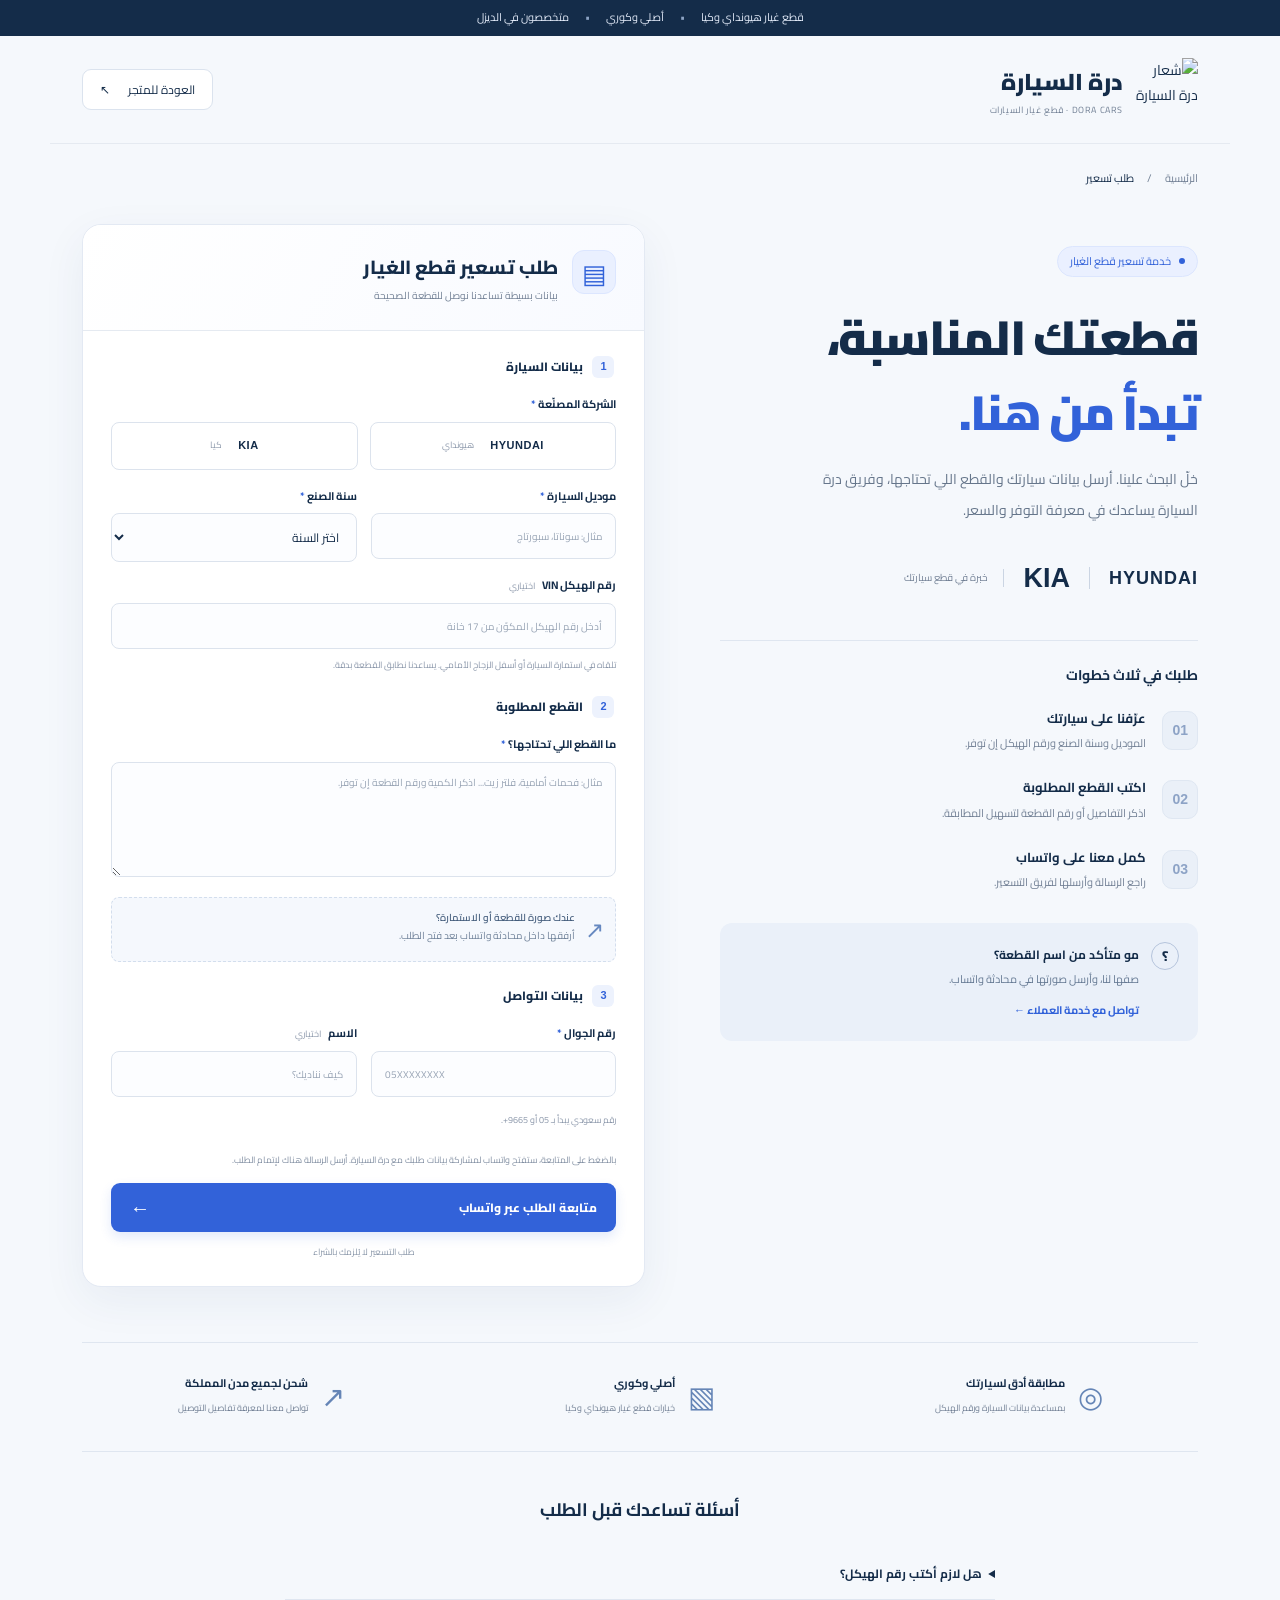
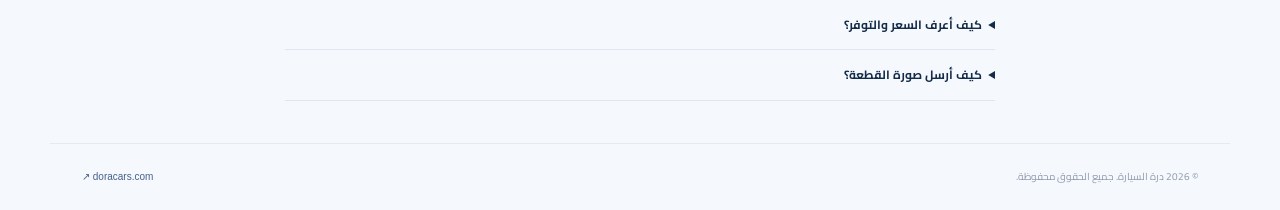
==== commit 67bc511a: "Serve pricing form at homepage with explicit owner approval" ====
--- a/index.html
+++ b/index.html
@@ -1,869 +1,52 @@
-<!DOCTYPE html>
+<!doctype html>
 <html lang="ar" dir="rtl">
 <head>
-  <meta charset="UTF-8">
-  <meta name="viewport" content="width=device-width, initial-scale=1.0">
-  <title>درة السيارة | قطع غيار هيونداي وكيا والزيوت الأصلية</title>
-  <!-- Tailwind CSS CDN -->
-  <script src="https://cdn.tailwindcss.com"></script>
-  <!-- Google Fonts: Cairo -->
-  <link rel="preconnect" href="https://fonts.googleapis.com">
-  <link rel="preconnect" href="https://fonts.gstatic.com" crossorigin>
-  <link href="https://fonts.googleapis.com/css2?family=Cairo:wght@300;400;600;700;800;900&display=swap" rel="stylesheet">
-  <!-- FontAwesome Icons -->
-  <link rel="stylesheet" href="https://cdnjs.cloudflare.com/ajax/libs/font-awesome/6.4.0/css/all.min.css">
-  
-  <script>
-    tailwind.config = {
-      darkMode: 'class',
-      theme: {
-        extend: {
-          colors: {
-            brand: {
-              50: '#ecfdf5',
-              100: '#d1fae5',
-              500: '#10b981',
-              600: '#059669',
-              700: '#047857',
-              900: '#064e3b',
-              accent: '#f59e0b',
-              dark: '#0f172a'
-            }
-          },
-          fontFamily: {
-            cairo: ['Cairo', 'sans-serif'],
-          }
-        }
-      }
-    }
-  </script>
-  <style>
-    body { font-family: 'Cairo', sans-serif; }
-    .badge-tabby { background-color: #3ef0c0; color: #000; }
-    .badge-tamara { background-color: #ffaa88; color: #222; }
-    .no-scrollbar::-webkit-scrollbar { display: none; }
-    .no-scrollbar { -ms-overflow-style: none; scrollbar-width: none; }
-  </style>
+<meta charset="utf-8"><meta name="viewport" content="width=device-width,initial-scale=1">
+<meta name="theme-color" content="#142c49">
+<meta name="description" content="اطلب تسعيرة قطع غيار هيونداي وكيا من درة السيارة. أرسل بيانات سيارتك والقطع المطلوبة وتابع طلبك عبر واتساب.">
+<title>طلب تسعير قطع الغيار | درة السيارة</title>
+<link rel="preconnect" href="https://fonts.googleapis.com"><link rel="preconnect" href="https://fonts.gstatic.com" crossorigin>
+<link href="https://fonts.googleapis.com/css2?family=Cairo:wght@400;500;600;700;800;900&display=swap" rel="stylesheet">
+<link rel="stylesheet" href="./pricing/style.css"><script defer src="./pricing/app.js"></script>
 </head>
-<body class="bg-gray-50 text-gray-800 antialiased flex flex-col min-h-screen">
-
-  <!-- Top Announcement Bar -->
-  <div class="bg-brand-900 text-white text-xs py-2 px-4 text-center font-medium flex items-center justify-center gap-2">
-    <span class="inline-block bg-brand-500 text-white text-[10px] px-2 py-0.5 rounded-full font-bold">عروض حصرية</span>
-    <span>شحن مجاني لجميع مناطق المملكة للطلبات فوق 300 ريال | خيارات تقسيط فورية مع تابي وتمارا</span>
-  </div>
-
-  <!-- Header -->
-  <header class="sticky top-0 z-40 bg-white/95 backdrop-blur shadow-sm border-b border-gray-100">
-    <div class="max-w-7xl mx-auto px-4 sm:px-6 lg:px-8">
-      <div class="flex items-center justify-between h-16 gap-4">
-        
-        <!-- Logo -->
-        <div class="flex items-center gap-3 flex-shrink-0">
-          <div class="w-10 h-10 rounded-xl bg-brand-600 flex items-center justify-center text-white text-xl font-black shadow-md">
-            <i class="fa-solid fa-car-side"></i>
-          </div>
-          <div>
-            <a href="#" class="text-xl font-black text-brand-900 tracking-tight block leading-none">درة السيارة</a>
-            <span class="text-[10px] text-gray-500 font-semibold">قطع غيار أصلية هيونداي & كيا</span>
-          </div>
-        </div>
-
-        <!-- Search Bar (Desktop) -->
-        <div class="hidden md:flex flex-1 max-w-lg mx-4">
-          <div class="relative w-full">
-            <input type="text" id="searchInput" oninput="filterProducts()" placeholder="ابحث برقم القطعة (OEM)، الاسم، أو الموديل (مثال: فلتر، إلنترا، 5W-30)..." 
-              class="w-full bg-gray-100 border border-gray-200 text-gray-800 text-sm rounded-full pr-11 pl-4 py-2.5 focus:outline-none focus:ring-2 focus:ring-brand-500 focus:bg-white transition-all">
-            <div class="absolute inset-y-0 right-0 pr-4 flex items-center pointer-events-none text-gray-400">
-              <i class="fa-solid fa-magnifying-glass"></i>
-            </div>
-          </div>
-        </div>
-
-        <!-- Action Buttons -->
-        <div class="flex items-center gap-3">
-          <!-- WhatsApp Contact Button -->
-          <a href="https://wa.me/966500000000" target="_blank" class="hidden sm:inline-flex items-center gap-1.5 bg-emerald-50 text-emerald-700 hover:bg-emerald-100 text-xs font-bold px-3.5 py-2 rounded-full border border-emerald-200 transition">
-            <i class="fa-brands fa-whatsapp text-sm text-emerald-600"></i>
-            <span>طلب مساعدة فورية</span>
-          </a>
-
-          <!-- Cart Button -->
-          <button onclick="toggleCartDrawer(true)" class="relative p-2.5 text-gray-700 hover:text-brand-600 hover:bg-gray-100 rounded-full transition flex items-center">
-            <i class="fa-solid fa-cart-shopping text-xl"></i>
-            <span id="cartCountBadge" class="absolute -top-1 -left-1 bg-brand-600 text-white text-xs font-bold rounded-full h-5 w-5 flex items-center justify-center shadow">0</span>
-          </button>
-        </div>
-      </div>
-
-      <!-- Mobile Search Bar -->
-      <div class="pb-3 md:hidden">
-        <div class="relative w-full">
-          <input type="text" id="mobileSearchInput" oninput="syncAndFilter(this.value)" placeholder="ابحث عن قطعة غيار، زيت محرك، أو رقم القطعة..." 
-            class="w-full bg-gray-100 border border-gray-200 text-gray-800 text-sm rounded-full pr-10 pl-4 py-2 focus:outline-none focus:ring-2 focus:ring-brand-500 focus:bg-white">
-          <div class="absolute inset-y-0 right-0 pr-3.5 flex items-center pointer-events-none text-gray-400">
-            <i class="fa-solid fa-magnifying-glass text-xs"></i>
-          </div>
-        </div>
-      </div>
-    </div>
-  </header>
-
-  <!-- Hero Section -->
-  <section class="bg-gradient-to-l from-brand-900 via-slate-900 to-brand-900 text-white py-8 sm:py-12 relative overflow-hidden">
-    <div class="absolute inset-0 opacity-10 bg-[radial-gradient(#fff_1px,transparent_1px)] [background-size:16px_16px]"></div>
-    <div class="max-w-7xl mx-auto px-4 sm:px-6 lg:px-8 relative z-10">
-      <div class="grid grid-cols-1 lg:grid-cols-12 gap-8 items-center">
-        
-        <div class="lg:col-span-8 text-center lg:text-right space-y-4">
-          <div class="inline-flex items-center gap-2 bg-brand-500/20 text-brand-400 border border-brand-500/30 px-3 py-1 rounded-full text-xs font-bold">
-            <i class="fa-solid fa-shield-halved"></i> وكيل معتمد للزيوت وقطع الغيار الأصلية
-          </div>
-          <h1 class="text-2xl sm:text-4xl lg:text-5xl font-black leading-tight tracking-tight text-white">
-            قطع غيار سياراتك <span class="text-brand-500">الأصلية والمضمونة</span> في مكان واحد
-          </h1>
-          <p class="text-gray-300 text-sm sm:text-base max-w-2xl">
-            نوفر لكم كافة قطع غيار هيونداي وكيا، زيوت هيونداي إكستير (Hyundai XTeer)، الفلاتر، المساعدات، والأقمشة بأفضل الأسعار مع ضمان الوكالة والتوصيل السريع لجميع مدن المملكة.
-          </p>
-          <div class="flex flex-wrap items-center justify-center lg:justify-start gap-3 pt-2">
-            <a href="#products-section" class="bg-brand-500 hover:bg-brand-600 text-white font-bold px-6 py-2.5 rounded-full text-sm shadow-lg shadow-brand-500/30 transition flex items-center gap-2">
-              <i class="fa-solid fa-cubes"></i> تصفح المنتجات
-            </a>
-            <div class="flex items-center gap-2 text-xs text-gray-300 font-semibold bg-white/10 px-4 py-2.5 rounded-full border border-white/10">
-              <i class="fa-solid fa-truck-fast text-brand-400"></i> شحن سريع سمسا وأرامكس
-            </div>
-          </div>
-        </div>
-
-        <!-- Quick Benefits Box -->
-        <div class="lg:col-span-4 bg-white/10 backdrop-blur-md border border-white/15 rounded-2xl p-5 space-y-3.5 text-xs text-gray-200">
-          <div class="flex items-center gap-3">
-            <div class="w-8 h-8 rounded-lg bg-brand-500/20 text-brand-400 flex items-center justify-center text-sm font-bold flex-shrink-0">
-              <i class="fa-solid fa-certificate"></i>
-            </div>
-            <div>
-              <h4 class="font-bold text-white text-sm">قطع أصلية 100%</h4>
-              <p class="text-gray-400">مطابقة للمواصفات السعودية مع رقم الهيكل OEM</p>
-            </div>
-          </div>
-          <div class="flex items-center gap-3">
-            <div class="w-8 h-8 rounded-lg bg-emerald-500/20 text-emerald-400 flex items-center justify-center text-sm font-bold flex-shrink-0">
-              <i class="fa-solid fa-credit-card"></i>
-            </div>
-            <div>
-              <h4 class="font-bold text-white text-sm">تقسيط تابي & تمارا</h4>
-              <p class="text-gray-400">قسّم فاتورتك على 4 دفعات بدون أي فوائد</p>
-            </div>
-          </div>
-          <div class="flex items-center gap-3">
-            <div class="w-8 h-8 rounded-lg bg-amber-500/20 text-amber-400 flex items-center justify-center text-sm font-bold flex-shrink-0">
-              <i class="fa-solid fa-box-open"></i>
-            </div>
-            <div>
-              <h4 class="font-bold text-white text-sm">استبدال واسترجاع سهل</h4>
-              <p class="text-gray-400">سياسة استرجاع مرنة تضمن حق العميل بالكامل</p>
-            </div>
-          </div>
-        </div>
-
-      </div>
-    </div>
+<body>
+<div class="topbar">قطع غيار هيونداي وكيا <span>•</span> أصلي وكوري <span>•</span> متخصصون في الديزل</div>
+<header class="header wrap">
+  <a class="brand" href="https://doracars.com" aria-label="درة السيارة — العودة للمتجر"><img src="https://cdn.salla.sa/OqwlpR/sQmHI4UjMrZOwpbKYPPsZVEm1vAB8Fabh66j0OSB.png" alt="شعار درة السيارة" width="62" height="62"><div><strong>درة السيارة</strong><small>DORA CARS · قطع غيار السيارات</small></div></a>
+  <a class="back" href="https://doracars.com">العودة للمتجر <span aria-hidden="true">↖</span></a>
+</header>
+<main class="wrap">
+ <nav class="breadcrumb" aria-label="مسار الصفحة"><a href="https://doracars.com">الرئيسية</a><span>/</span><span>طلب تسعير</span></nav>
+ <div class="layout">
+  <section class="intro">
+   <span class="eyebrow"><i></i> خدمة تسعير قطع الغيار</span>
+   <h1>قطعتك المناسبة،<br><span>تبدأ من هنا.</span></h1>
+   <p class="lead">خلّ البحث علينا. أرسل بيانات سيارتك والقطع اللي تحتاجها، وفريق درة السيارة يساعدك في معرفة التوفر والسعر.</p>
+   <div class="makes"><span>HYUNDAI</span><b></b><span class="kia">KIA</span><small>خبرة في قطع سيارتك</small></div>
+   <div class="steps"><h2>طلبك في ثلاث خطوات</h2><div><span>01</span><p><strong>عرّفنا على سيارتك</strong><small>الموديل وسنة الصنع ورقم الهيكل إن توفر.</small></p></div><div><span>02</span><p><strong>اكتب القطع المطلوبة</strong><small>اذكر التفاصيل أو رقم القطعة لتسهيل المطابقة.</small></p></div><div><span>03</span><p><strong>كمل معنا على واتساب</strong><small>راجع الرسالة وأرسلها لفريق التسعير.</small></p></div></div>
+   <div class="help"><span class="help-icon" aria-hidden="true">؟</span><div><strong>مو متأكد من اسم القطعة؟</strong><p>صفها لنا، وأرسل صورتها في محادثة واتساب.</p><a href="https://wa.me/966538834212" target="_blank" rel="noopener noreferrer">تواصل مع خدمة العملاء ←</a></div></div>
   </section>
-
-  <!-- Category Filter Bar -->
-  <section class="bg-white border-b border-gray-200 py-3 sticky top-16 z-30 shadow-sm">
-    <div class="max-w-7xl mx-auto px-4 sm:px-6 lg:px-8">
-      <div class="flex items-center gap-2 overflow-x-auto no-scrollbar py-1" id="categoryTabs">
-        <button onclick="setCategory('all')" class="category-btn active px-4 py-2 rounded-full text-xs font-bold whitespace-nowrap transition bg-brand-600 text-white shadow-sm" data-category="all">
-          الكل (جميع المنتجات)
-        </button>
-        <button onclick="setCategory('oils')" class="category-btn px-4 py-2 rounded-full text-xs font-bold whitespace-nowrap transition bg-gray-100 text-gray-700 hover:bg-gray-200" data-category="oils">
-          <i class="fa-solid fa-oil-can ml-1"></i> زيوت المحركات XTeer
-        </button>
-        <button onclick="setCategory('filters')" class="category-btn px-4 py-2 rounded-full text-xs font-bold whitespace-nowrap transition bg-gray-100 text-gray-700 hover:bg-gray-200" data-category="filters">
-          <i class="fa-solid fa-filter ml-1"></i> الفلاتر (زيت / هواء / مكيف)
-        </button>
-        <button onclick="setCategory('brakes')" class="category-btn px-4 py-2 rounded-full text-xs font-bold whitespace-nowrap transition bg-gray-100 text-gray-700 hover:bg-gray-200" data-category="brakes">
-          <i class="fa-solid fa-compact-disc ml-1"></i> أقمشة وفرامل
-        </button>
-        <button onclick="setCategory('suspension')" class="category-btn px-4 py-2 rounded-full text-xs font-bold whitespace-nowrap transition bg-gray-100 text-gray-700 hover:bg-gray-200" data-category="suspension">
-          <i class="fa-solid fa-arrows-up-down ml-1"></i> المساعدات والتعليق
-        </button>
-        <button onclick="setCategory('cooling')" class="category-btn px-4 py-2 rounded-full text-xs font-bold whitespace-nowrap transition bg-gray-100 text-gray-700 hover:bg-gray-200" data-category="cooling">
-          <i class="fa-solid fa-snowflake ml-1"></i> التبريد والكمبروسرات
-        </button>
-      </div>
-    </div>
+  <section class="form-card" aria-labelledby="form-title">
+   <div class="form-heading"><span class="form-icon" aria-hidden="true">▤</span><div><h2 id="form-title">طلب تسعير قطع الغيار</h2><p>بيانات بسيطة تساعدنا نوصل للقطعة الصحيحة</p></div></div>
+   <form id="quote-form">
+    <fieldset><legend><span>1</span> بيانات السيارة</legend>
+     <label>الشركة المصنّعة <em>*</em></label>
+     <div class="brand-options"><label><input type="radio" name="make" value="هيونداي" required><span>HYUNDAI <small>هيونداي</small></span></label><label><input type="radio" name="make" value="كيا" required><span>KIA <small>كيا</small></span></label></div>
+     <div class="row"><div><label for="model">موديل السيارة <em>*</em></label><input id="model" name="model" required maxlength="60" placeholder="مثال: سوناتا، سبورتاج" autocomplete="off"></div><div><label for="year">سنة الصنع <em>*</em></label><select id="year" name="year" required><option value="">اختر السنة</option></select></div></div>
+     <label for="vin">رقم الهيكل <bdi>VIN</bdi> <small>اختياري</small></label><input id="vin" name="vin" class="latin" maxlength="17" placeholder="أدخل رقم الهيكل المكوّن من 17 خانة" aria-describedby="vin-help" autocapitalize="characters" spellcheck="false"><p class="hint" id="vin-help">تلقاه في استمارة السيارة أو أسفل الزجاج الأمامي. يساعدنا نطابق القطعة بدقة.</p>
+    </fieldset>
+    <fieldset><legend><span>2</span> القطع المطلوبة</legend><label for="parts">ما القطع اللي تحتاجها؟ <em>*</em></label><textarea id="parts" name="parts" required minlength="3" maxlength="1800" rows="4" placeholder="مثال: فحمات أمامية، فلتر زيت... اذكر الكمية ورقم القطعة إن توفر."></textarea><div class="photo-note"><span aria-hidden="true">↗</span><p><strong>عندك صورة للقطعة أو الاستمارة؟</strong><br>أرفقها داخل محادثة واتساب بعد فتح الطلب.</p></div></fieldset>
+    <fieldset><legend><span>3</span> بيانات التواصل</legend><div class="row"><div><label for="phone">رقم الجوال <em>*</em></label><input id="phone" name="phone" type="tel" dir="ltr" inputmode="tel" required maxlength="20" autocomplete="tel" placeholder="05XXXXXXXX" aria-describedby="phone-help"></div><div><label for="name">الاسم <small>اختياري</small></label><input id="name" name="name" autocomplete="name" maxlength="70" placeholder="كيف نناديك؟"></div></div><p class="hint" id="phone-help">رقم سعودي يبدأ بـ 05 أو ‎+9665.</p></fieldset>
+    <p class="privacy">بالضغط على المتابعة، ستفتح واتساب لمشاركة بيانات طلبك مع درة السيارة. أرسل الرسالة هناك لإتمام الطلب.</p>
+    <p id="status" role="status" aria-live="polite"></p>
+    <button class="submit" type="submit"><span>متابعة الطلب عبر واتساب</span><span aria-hidden="true">←</span></button>
+    <p class="form-foot">طلب التسعير لا يُلزمك بالشراء</p>
+   </form>
   </section>
-
-  <!-- Products Section -->
-  <main class="max-w-7xl mx-auto px-4 sm:px-6 lg:px-8 py-8 flex-1 w-full" id="products-section">
-    <div class="flex items-center justify-between mb-6">
-      <div>
-        <h2 class="text-xl sm:text-2xl font-black text-gray-900" id="sectionHeading">المنتجات المتاحة</h2>
-        <p class="text-xs sm:text-sm text-gray-500 mt-0.5">اختر قطع الغيار الأصلية المضمونة لسيارتك</p>
-      </div>
-      <div class="text-xs text-gray-500 font-semibold" id="productCountText">
-        عرض 8 منتجات
-      </div>
-    </div>
-
-    <!-- Products Grid -->
-    <div class="grid grid-cols-1 sm:grid-cols-2 lg:grid-cols-4 gap-5" id="productsGrid"></div>
-
-    <!-- Empty State -->
-    <div id="noResultsState" class="hidden text-center py-16">
-      <div class="w-16 h-16 bg-gray-100 rounded-full flex items-center justify-center mx-auto text-gray-400 text-2xl mb-4">
-        <i class="fa-solid fa-magnifying-glass"></i>
-      </div>
-      <h3 class="text-base font-bold text-gray-800">لم نتمكن من العثور على نتائج</h3>
-      <p class="text-xs text-gray-500 mt-1">جرب البحث برقم القطعة أو كلمة أخرى</p>
-      <button onclick="resetFilters()" class="mt-4 bg-brand-600 text-white text-xs font-bold px-4 py-2 rounded-full">
-        عرض جميع المنتجات
-      </button>
-    </div>
-  </main>
-
-  <!-- Product Detail Modal -->
-  <div id="productModal" class="fixed inset-0 z-50 hidden bg-black/60 backdrop-blur-sm flex items-center justify-center p-4">
-    <div class="bg-white rounded-2xl max-w-lg w-full overflow-hidden shadow-2xl animate-fade-in relative max-h-[90vh] flex flex-col">
-      <!-- Close Button -->
-      <button onclick="closeProductModal()" class="absolute top-3 left-3 z-10 w-8 h-8 rounded-full bg-gray-100 hover:bg-gray-200 text-gray-700 flex items-center justify-center transition">
-        <i class="fa-solid fa-xmark text-sm"></i>
-      </button>
-
-      <div class="p-6 overflow-y-auto space-y-4">
-        <div class="h-48 bg-gray-100 rounded-xl flex items-center justify-center overflow-hidden relative">
-          <img id="modalImg" src="" alt="" class="max-h-full object-contain">
-          <span id="modalBadge" class="absolute top-2 right-2 text-[10px] font-bold px-2 py-1 rounded bg-brand-600 text-white"></span>
-        </div>
-
-        <div>
-          <div class="flex items-center justify-between text-xs text-gray-500 mb-1">
-            <span id="modalCategory" class="font-bold text-brand-600"></span>
-            <span>رقم القطعة: <strong id="modalOem" class="text-gray-800 font-mono"></strong></span>
-          </div>
-          <h3 id="modalTitle" class="text-lg font-black text-gray-900 leading-snug"></h3>
-        </div>
-
-        <div class="flex items-baseline gap-2">
-          <span id="modalPrice" class="text-2xl font-black text-brand-900"></span>
-          <span id="modalOldPrice" class="text-sm text-gray-400 line-through"></span>
-          <span class="text-xs font-semibold text-emerald-600 bg-emerald-50 px-2 py-0.5 rounded">شامل الضريبة 15%</span>
-        </div>
-
-        <!-- Tamara & Tabby installment bar -->
-        <div class="bg-gray-50 border border-gray-200 rounded-xl p-3 text-xs space-y-2">
-          <div class="flex items-center justify-between">
-            <span class="font-medium text-gray-600">أو قسّمها على 4 دفعات بقيمة <strong id="modalInstallment" class="text-brand-900"></strong> ريال/شهر</span>
-            <div class="flex gap-1">
-              <span class="badge-tabby text-[10px] font-black px-2 py-0.5 rounded">tabby</span>
-              <span class="badge-tamara text-[10px] font-black px-2 py-0.5 rounded">tamara</span>
-            </div>
-          </div>
-        </div>
-
-        <!-- Compatibility & Specs -->
-        <div class="space-y-1.5 text-xs text-gray-600">
-          <div class="flex justify-between py-1 border-b border-gray-100">
-            <span class="text-gray-500">السيارات المتوافقة:</span>
-            <span id="modalCompatibility" class="font-bold text-gray-800"></span>
-          </div>
-          <div class="flex justify-between py-1 border-b border-gray-100">
-            <span class="text-gray-500">بلد المنشأ / الجودة:</span>
-            <span id="modalOrigin" class="font-bold text-gray-800"></span>
-          </div>
-          <div class="flex justify-between py-1">
-            <span class="text-gray-500">حالة التوفر:</span>
-            <span class="font-bold text-emerald-600 flex items-center gap-1"><i class="fa-solid fa-circle-check text-[10px]"></i> متوفر في مستودعاتنا</span>
-          </div>
-        </div>
-
-        <p id="modalDescription" class="text-xs text-gray-600 leading-relaxed bg-gray-50 p-3 rounded-lg"></p>
-      </div>
-
-      <div class="p-4 bg-gray-50 border-t border-gray-100 flex gap-3">
-        <button onclick="addToCartFromModal()" class="flex-1 bg-brand-600 hover:bg-brand-700 text-white font-bold py-3 rounded-xl text-sm flex items-center justify-center gap-2 shadow-md transition">
-          <i class="fa-solid fa-cart-plus"></i> إضافة إلى السلة
-        </button>
-        <button onclick="orderViaWhatsAppDirect()" class="bg-emerald-600 hover:bg-emerald-700 text-white font-bold px-4 py-3 rounded-xl text-sm flex items-center justify-center gap-1.5 shadow transition" title="طلب مباشر عبر واتساب">
-          <i class="fa-brands fa-whatsapp text-base"></i> طلب سريع
-        </button>
-      </div>
-    </div>
-  </div>
-
-  <!-- Cart Drawer (Slide-over) -->
-  <div id="cartDrawer" class="fixed inset-0 z-50 hidden">
-    <!-- Backdrop -->
-    <div onclick="toggleCartDrawer(false)" class="fixed inset-0 bg-black/50 backdrop-blur-sm transition-opacity"></div>
-    
-    <div class="fixed inset-y-0 left-0 max-w-full flex">
-      <div class="w-screen max-w-md bg-white shadow-2xl flex flex-col">
-        <!-- Drawer Header -->
-        <div class="p-4 border-b border-gray-100 flex items-center justify-between bg-gray-50">
-          <div class="flex items-center gap-2">
-            <i class="fa-solid fa-bag-shopping text-brand-600 text-lg"></i>
-            <h3 class="font-black text-gray-900">سلة المشتريات</h3>
-            <span id="drawerCount" class="text-xs bg-brand-100 text-brand-800 font-bold px-2 py-0.5 rounded-full">0 عناصر</span>
-          </div>
-          <button onclick="toggleCartDrawer(false)" class="text-gray-400 hover:text-gray-700 p-1.5 rounded-lg">
-            <i class="fa-solid fa-xmark text-base"></i>
-          </button>
-        </div>
-
-        <!-- Free Shipping Progress -->
-        <div class="bg-brand-50 p-3 border-b border-brand-100 text-xs">
-          <div class="flex justify-between font-bold text-brand-900 mb-1">
-            <span id="shippingText">أضف منتجات بقيمة 300 ريال للشحن المجاني</span>
-            <span id="shippingPercentText">0%</span>
-          </div>
-          <div class="w-full bg-gray-200 rounded-full h-1.5 overflow-hidden">
-            <div id="shippingProgressBar" class="bg-brand-500 h-1.5 rounded-full transition-all duration-500" style="width: 0%"></div>
-          </div>
-        </div>
-
-        <!-- Drawer Body: Cart Items -->
-        <div class="flex-1 overflow-y-auto p-4 space-y-3" id="cartItemsList"></div>
-
-        <!-- Drawer Footer -->
-        <div class="p-4 border-t border-gray-100 bg-gray-50 space-y-3">
-          <div class="space-y-1.5 text-xs text-gray-600">
-            <div class="flex justify-between">
-              <span>المجموع الفرعي:</span>
-              <span id="subtotalPrice" class="font-bold text-gray-900">0.00 ر.س</span>
-            </div>
-            <div class="flex justify-between">
-              <span>قيمة الضريبة المضافة (15%):</span>
-              <span class="text-emerald-700 font-semibold">مشمولة في الأسعار</span>
-            </div>
-            <div class="flex justify-between text-sm font-black text-gray-900 pt-2 border-t border-gray-200">
-              <span>الإجمالي الكلي:</span>
-              <span id="totalPrice" class="text-brand-900 text-base">0.00 ر.س</span>
-            </div>
-          </div>
-
-          <button onclick="openCheckoutModal()" id="checkoutBtn" disabled class="w-full bg-brand-600 hover:bg-brand-700 disabled:opacity-50 disabled:cursor-not-allowed text-white font-bold py-3.5 rounded-xl text-sm flex items-center justify-center gap-2 shadow-lg shadow-brand-600/30 transition">
-            <i class="fa-solid fa-lock"></i> إتمام الطلب الآن
-          </button>
-          
-          <p class="text-[11px] text-center text-gray-400 flex items-center justify-center gap-1">
-            <i class="fa-solid fa-shield-check text-brand-500"></i> دفع آمن 100% ومشفر
-          </p>
-        </div>
-      </div>
-    </div>
-  </div>
-
-  <!-- Checkout Confirmation Modal -->
-  <div id="checkoutModal" class="fixed inset-0 z-50 hidden bg-black/60 backdrop-blur-sm flex items-center justify-center p-4">
-    <div class="bg-white rounded-2xl max-w-md w-full p-6 shadow-2xl relative space-y-4">
-      <button onclick="closeCheckoutModal()" class="absolute top-3 left-3 text-gray-400 hover:text-gray-600">
-        <i class="fa-solid fa-xmark text-sm"></i>
-      </button>
-
-      <div class="text-center space-y-1">
-        <div class="w-12 h-12 rounded-full bg-brand-100 text-brand-600 flex items-center justify-center mx-auto text-xl">
-          <i class="fa-solid fa-clipboard-check"></i>
-        </div>
-        <h3 class="text-lg font-black text-gray-900">بيانات التوصيل والطلب</h3>
-        <p class="text-xs text-gray-500">أدخل بياناتك وسيتم إرسال طلبك مباشرة لفريق درة السيارة</p>
-      </div>
-
-      <form onsubmit="submitOrder(event)" class="space-y-3 text-xs">
-        <div>
-          <label class="block font-bold text-gray-700 mb-1">الاسم الكامل *</label>
-          <input type="text" id="custName" required placeholder="مثال: يحيى الباشا" class="w-full bg-gray-50 border border-gray-200 rounded-lg p-2.5 focus:ring-2 focus:ring-brand-500 focus:outline-none">
-        </div>
-        <div>
-          <label class="block font-bold text-gray-700 mb-1">رقم الجوال (واتساب) *</label>
-          <input type="tel" id="custPhone" required placeholder="05xxxxxxxx" class="w-full bg-gray-50 border border-gray-200 rounded-lg p-2.5 focus:ring-2 focus:ring-brand-500 focus:outline-none">
-        </div>
-        <div>
-          <label class="block font-bold text-gray-700 mb-1">المدينة والحي *</label>
-          <input type="text" id="custCity" required placeholder="مثال: بريدة، حي النهضة" class="w-full bg-gray-50 border border-gray-200 rounded-lg p-2.5 focus:ring-2 focus:ring-brand-500 focus:outline-none">
-        </div>
-        <div>
-          <label class="block font-bold text-gray-700 mb-1">طريقة الدفع المفضلة</label>
-          <select id="custPayment" class="w-full bg-gray-50 border border-gray-200 rounded-lg p-2.5 focus:ring-2 focus:ring-brand-500 focus:outline-none font-medium">
-            <option value="تابي / تمارا (أقساط)">تقسيط تابي أو تمارا (4 دفعات)</option>
-            <option value="مدى / أبل باي / فيزا">مدى / Apple Pay / فيزا</option>
-            <option value="تحويل بنكي / دفع عند الاستلام">تحويل بنكي / دفع عند الاستلام</option>
-          </select>
-        </div>
-
-        <button type="submit" class="w-full bg-emerald-600 hover:bg-emerald-700 text-white font-bold py-3 rounded-xl text-sm flex items-center justify-center gap-2 shadow-md transition mt-2">
-          <i class="fa-brands fa-whatsapp text-lg"></i> إرسال وتأكيد الطلب عبر الواتساب
-        </button>
-      </form>
-    </div>
-  </div>
-
-  <!-- Footer -->
-  <footer class="bg-gray-900 text-gray-400 text-xs py-10 mt-auto border-t border-gray-800">
-    <div class="max-w-7xl mx-auto px-4 sm:px-6 lg:px-8 grid grid-cols-1 md:grid-cols-4 gap-8">
-      
-      <div class="space-y-3">
-        <div class="flex items-center gap-2 text-white font-black text-base">
-          <i class="fa-solid fa-car text-brand-500"></i> درة السيارة لقطع الغيار
-        </div>
-        <p class="leading-relaxed text-gray-400">
-          متجركم الموثوق في المملكة العربية السعودية لقطع غيار هيونداي وكيا والزيوت الأصلية (Hyundai XTeer). نضمن الجودة والسرعة في التوصيل.
-        </p>
-      </div>
-
-      <div>
-        <h4 class="text-white font-bold text-sm mb-3">روابط سريعة</h4>
-        <ul class="space-y-2">
-          <li><a href="#products-section" class="hover:text-brand-400 transition">جميع المنتجات</a></li>
-          <li><a href="javascript:setCategory('oils')" class="hover:text-brand-400 transition">زيوت محركات XTeer</a></li>
-          <li><a href="javascript:setCategory('filters')" class="hover:text-brand-400 transition">فلاتر أصلية</a></li>
-          <li><a href="javascript:setCategory('brakes')" class="hover:text-brand-400 transition">أقمشة وفرامل</a></li>
-        </ul>
-      </div>
-
-      <div>
-        <h4 class="text-white font-bold text-sm mb-3">طرق الدفع والشحن</h4>
-        <div class="flex flex-wrap gap-2 text-xl text-gray-300">
-          <span class="bg-gray-800 px-2 py-1 rounded text-xs font-bold text-emerald-400">مدى Mada</span>
-          <span class="bg-gray-800 px-2 py-1 rounded text-xs font-bold text-white"><i class="fa-brands fa-apple"></i> Pay</span>
-          <span class="bg-gray-800 px-2 py-1 rounded text-xs font-bold text-teal-300">Tabby</span>
-          <span class="bg-gray-800 px-2 py-1 rounded text-xs font-bold text-orange-300">Tamara</span>
-        </div>
-        <p class="text-gray-400 mt-2 text-[11px]">شحن آمن وسريع عبر سمسا وأرامكس لجميع المدن</p>
-      </div>
-
-      <div>
-        <h4 class="text-white font-bold text-sm mb-3">تواصل معنا</h4>
-        <p class="text-gray-400 mb-1"><i class="fa-solid fa-location-dot text-brand-500 ml-1"></i> المملكة العربية السعودية - القصيم (بريدة)</p>
-        <p class="text-gray-400 mb-1"><i class="fa-solid fa-phone text-brand-500 ml-1"></i> خدمة العملاء: 966500000000+</p>
-        <p class="text-gray-400"><i class="fa-solid fa-envelope text-brand-500 ml-1"></i> info@doracars.com</p>
-      </div>
-
-    </div>
-
-    <div class="max-w-7xl mx-auto px-4 sm:px-6 lg:px-8 mt-8 pt-4 border-t border-gray-800 text-center text-gray-500 text-[11px] flex flex-col sm:flex-row items-center justify-between gap-2">
-      <span>جميع الحقوق محفوظة © 2026 درة السيارة | تم التطوير بدقة بواسطة Green Arrow</span>
-      <span>السجل التجاري موثق في المركز السعودي للأعمال</span>
-    </div>
-  </footer>
-
-  <!-- Embedded Store Engine JavaScript -->
-  <script>
-    const productsDB = [
-      {
-        id: 1,
-        title: "زيت محرك هيونداي إكستير Hyundai XTeer 5W-30 بنزين تخليقي بالكامل (4 لتر)",
-        category: "oils",
-        categoryName: "زيوت المحركات",
-        price: 135.00,
-        oldPrice: 160.00,
-        oem: "1041002",
-        badge: "الأكثر مبيعاً",
-        compatibility: "هيونداي إلنترا، سوناتا، توسان، أكسنت، وكيا سبورتاج وسيراتو",
-        origin: "كوريا الجنوبية - أصلي 100%",
-        image: "https://images.unsplash.com/photo-1615906655593-ad0386982a0f?w=500&auto=format&fit=crop&q=60",
-        description: "زيت محركات متطور عالي الأداء معتمد من هيونداي وكيا، يوفر حماية فائقة للمحرك ضد الاحتكاك والترسبات في درجات الحرارة العالية ويوفر في استهلاك الوقود."
-      },
-      {
-        id: 2,
-        title: "زيت محرك ديزل هيونداي إكستير XTeer Diesel Ultra 5W-30 (6 لتر)",
-        category: "oils",
-        categoryName: "زيوت المحركات",
-        price: 185.00,
-        oldPrice: 210.00,
-        oem: "1061011",
-        badge: "ديزل أصلي",
-        compatibility: "هيونداي سنتافي، ستاريا، إتش ون H1، وكيا سورينتو وكارنيفال",
-        origin: "كوريا الجنوبية - أصلي",
-        image: "https://images.unsplash.com/photo-1563720223185-11003d516935?w=500&auto=format&fit=crop&q=60",
-        description: "مخصص لمحركات الديزل الحديثة المزودة بفلاتر DPF وتيربو، يضمن نظافة المحرك وعمر تشغيلي أطول في ظروف القيادة الشاقة."
-      },
-      {
-        id: 3,
-        title: "فلتر زيت محرك أصلي هيونداي وكيا (Oil Filter)",
-        category: "filters",
-        categoryName: "الفلاتر",
-        price: 32.00,
-        oldPrice: 45.00,
-        oem: "26300-35505",
-        badge: "وكالة Mobis",
-        compatibility: "إلنترا، سوناتا، أكسنت، أزيرا، سيراتو، أوبتيما، سبورتاج",
-        origin: "هيونداي موبيس Mobis الأصلية",
-        image: "https://images.unsplash.com/photo-1486006920555-c77dce18193b?w=500&auto=format&fit=crop&q=60",
-        description: "فلتر زيت وكالة أصلي بصمام حماية ضد رجوع الزيت، يضمن تدفق الزيت النقي للمحرك ويزيل الشوائب الدقيقة بفاعلية."
-      },
-      {
-        id: 4,
-        title: "فلتر هواء محرك أصلي هيونداي إلنترا 2016 - 2023",
-        category: "filters",
-        categoryName: "الفلاتر",
-        price: 48.00,
-        oldPrice: 60.00,
-        oem: "28113-F2000",
-        badge: "أصلي",
-        compatibility: "هيونداي إلنترا 1.6 / 2.0 (2016-2023)",
-        origin: "هيونداي موبيس",
-        image: "https://images.unsplash.com/photo-1619642751034-765dfdf7c58e?w=500&auto=format&fit=crop&q=60",
-        description: "فلتر هواء أصلي يحافظ على نقاء الهواء الداخل لغرفة الاحتراق ويزيد من عزم المحرك وكفاءة استهلاك الوقود."
-      },
-      {
-        id: 5,
-        title: "طقم أقمشة فرامل أمامية أصلية (فحمات فرامل) هيونداي سوناتا وكيا K5",
-        category: "brakes",
-        categoryName: "الفرامل والأقمشة",
-        price: 175.00,
-        oldPrice: 220.00,
-        oem: "58101-C1A00",
-        badge: "أداء فائق",
-        compatibility: "هيونداي سوناتا (2015-2022) / كيا K5 / أوبتيما",
-        origin: "كوري أصلي سيراميك معالج",
-        image: "https://images.unsplash.com/photo-1600790142055-619df03207e6?w=500&auto=format&fit=crop&q=60",
-        description: "أقمشة فرامل سيراميكية عالية الجودة توفر قوة توقف فورية بدون صوت صفير وتحافظ على عمر الهوبات."
-      },
-      {
-        id: 6,
-        title: "مساعدات أمامية أصلية (طقم يمين + يسار) هيونداي توسان وكيا سبورتاج",
-        category: "suspension",
-        categoryName: "المساعدات والتعليق",
-        price: 460.00,
-        oldPrice: 550.00,
-        oem: "54651-D3000",
-        badge: "ضمان سنة",
-        compatibility: "هيونداي توسان (2016-2021) / كيا سبورتاج",
-        origin: "موبيس Mobis كوريا",
-        image: "https://images.unsplash.com/photo-1580273916550-e323be2ae537?w=500&auto=format&fit=crop&q=60",
-        description: "مساعدات هيدروليكية أصلية تمنح السيارة الثبات التام والراحة وامتصاص الصدمات في كافة الطرق."
-      },
-      {
-        id: 7,
-        title: "كمبروسر مكيف أصلي هيونداي أكسنت وكيا ريو (Compressor A/C)",
-        category: "cooling",
-        categoryName: "التبريد والتكييف",
-        price: 890.00,
-        oldPrice: 1050.00,
-        oem: "97701-1R100",
-        badge: "تبريد فائق",
-        compatibility: "هيونداي أكسنت (2012-2020) / كيا ريو",
-        origin: "Hanon Systems كوري وكالة",
-        image: "https://images.unsplash.com/photo-1617814076367-b759c7d7e738?w=500&auto=format&fit=crop&q=60",
-        description: "كمبروسر تكييف وكالة أصلي يعطي أعلى كفاءة تبريد في أشد درجات حرارة الصيف مع صوت هادئ واستهلاك طاقة منخفض."
-      },
-      {
-        id: 8,
-        title: "رديتر ماء محرك أصلي هيونداي إلنترا 2017 - 2022",
-        category: "cooling",
-        categoryName: "التبريد والتكييف",
-        price: 340.00,
-        oldPrice: 410.00,
-        oem: "25310-F2000",
-        badge: "أصلي",
-        compatibility: "هيونداي إلنترا وسيراتو 1.6L و 2.0L",
-        origin: "ألمنيوم أصلي كوري",
-        image: "https://images.unsplash.com/photo-1492144534655-ae79c964c9d7?w=500&auto=format&fit=crop&q=60",
-        description: "رديتر تبريد ماء بمواصفات مطابقة للحرارة الخليجية يمنع ارتفاع حرارة المحرك تماماً."
-      }
-    ];
-
-    // State
-    let cart = JSON.parse(localStorage.getItem('dora_cart')) || [];
-    let currentCategory = 'all';
-    let searchQuery = '';
-    let selectedModalProduct = null;
-
-    // Render Products Grid
-    function renderProducts() {
-      const grid = document.getElementById('productsGrid');
-      const emptyState = document.getElementById('noResultsState');
-      const countText = document.getElementById('productCountText');
-
-      const filtered = productsDB.filter(product => {
-        const matchesCategory = currentCategory === 'all' || product.category === currentCategory;
-        const matchesSearch = searchQuery === '' || 
-          product.title.toLowerCase().includes(searchQuery.toLowerCase()) ||
-          product.oem.toLowerCase().includes(searchQuery.toLowerCase()) ||
-          product.compatibility.toLowerCase().includes(searchQuery.toLowerCase());
-        return matchesCategory && matchesSearch;
-      });
-
-      countText.innerText = `عرض ${filtered.length} منتج`;
-
-      if (filtered.length === 0) {
-        grid.innerHTML = '';
-        emptyState.classList.remove('hidden');
-        return;
-      }
-
-      emptyState.classList.add('hidden');
-      grid.innerHTML = filtered.map(item => `
-        <div class="bg-white rounded-2xl border border-gray-100 p-4 shadow-sm hover:shadow-md transition-all flex flex-col justify-between group">
-          
-          <div>
-            <!-- Image & Badge -->
-            <div class="relative h-44 bg-gray-50 rounded-xl overflow-hidden mb-3.5 flex items-center justify-center cursor-pointer" onclick="openProductModal(${item.id})">
-              <img src="${item.image}" alt="${item.title}" class="max-h-full object-cover group-hover:scale-105 transition duration-300">
-              <span class="absolute top-2 right-2 text-[10px] font-bold px-2 py-0.5 rounded-full bg-brand-600 text-white shadow-sm">
-                ${item.badge}
-              </span>
-              <button onclick="event.stopPropagation(); openProductModal(${item.id})" class="absolute bottom-2 left-2 bg-white/90 hover:bg-white text-gray-700 p-1.5 rounded-lg text-xs shadow opacity-0 group-hover:opacity-100 transition">
-                <i class="fa-solid fa-eye"></i>
-              </button>
-            </div>
-
-            <!-- Meta & Title -->
-            <div class="space-y-1">
-              <div class="flex items-center justify-between text-[11px] text-gray-400">
-                <span class="font-semibold text-brand-600">${item.categoryName}</span>
-                <span>OEM: <strong class="font-mono text-gray-600">${item.oem}</strong></span>
-              </div>
-              <h3 onclick="openProductModal(${item.id})" class="font-bold text-xs sm:text-sm text-gray-900 line-clamp-2 hover:text-brand-600 cursor-pointer transition leading-snug">
-                ${item.title}
-              </h3>
-              <p class="text-[11px] text-gray-500 truncate mt-1">
-                <i class="fa-solid fa-car text-[10px] text-gray-400"></i> ${item.compatibility}
-              </p>
-            </div>
-          </div>
-
-          <!-- Price & Add to Cart -->
-          <div class="mt-4 pt-3 border-t border-gray-100 space-y-2.5">
-            <div class="flex items-baseline justify-between">
-              <div>
-                <span class="text-base sm:text-lg font-black text-brand-900">${item.price.toFixed(2)}</span>
-                <span class="text-xs font-bold text-gray-500">ر.س</span>
-              </div>
-              ${item.oldPrice ? `<span class="text-xs text-gray-400 line-through">${item.oldPrice.toFixed(2)} ر.س</span>` : ''}
-            </div>
-
-            <!-- Installment snippet -->
-            <div class="flex items-center justify-between text-[10px] text-gray-500 bg-gray-50 px-2 py-1 rounded">
-              <span>أو <strong>${(item.price / 4).toFixed(2)} ر.س</strong> / 4 دفعات</span>
-              <span class="font-bold text-teal-600">tabby</span>
-            </div>
-
-            <button onclick="addToCart(${item.id})" class="w-full bg-brand-600 hover:bg-brand-700 text-white font-bold py-2 px-3 rounded-xl text-xs flex items-center justify-center gap-1.5 shadow-sm transition active:scale-95">
-              <i class="fa-solid fa-cart-plus"></i> أضف للسلة
-            </button>
-          </div>
-
-        </div>
-      `).join('');
-    }
-
-    // Category Filtering
-    function setCategory(cat) {
-      currentCategory = cat;
-      document.querySelectorAll('.category-btn').forEach(btn => {
-        if (btn.dataset.category === cat) {
-          btn.className = 'category-btn active px-4 py-2 rounded-full text-xs font-bold whitespace-nowrap transition bg-brand-600 text-white shadow-sm';
-        } else {
-          btn.className = 'category-btn px-4 py-2 rounded-full text-xs font-bold whitespace-nowrap transition bg-gray-100 text-gray-700 hover:bg-gray-200';
-        }
-      });
-      renderProducts();
-    }
-
-    // Search Filtering
-    function filterProducts() {
-      searchQuery = document.getElementById('searchInput').value;
-      renderProducts();
-    }
-
-    function syncAndFilter(val) {
-      searchQuery = val;
-      document.getElementById('searchInput').value = val;
-      renderProducts();
-    }
-
-    function resetFilters() {
-      searchQuery = '';
-      currentCategory = 'all';
-      document.getElementById('searchInput').value = '';
-      document.getElementById('mobileSearchInput').value = '';
-      setCategory('all');
-    }
-
-    // Cart Management
-    function addToCart(productId) {
-      const product = productsDB.find(p => p.id === productId);
-      if (!product) return;
-
-      const existing = cart.find(item => item.id === productId);
-      if (existing) {
-        existing.quantity += 1;
-      } else {
-        cart.push({ ...product, quantity: 1 });
-      }
-
-      saveCart();
-      updateCartUI();
-      toggleCartDrawer(true);
-    }
-
-    function updateCartQuantity(productId, delta) {
-      const item = cart.find(i => i.id === productId);
-      if (!item) return;
-
-      item.quantity += delta;
-      if (item.quantity <= 0) {
-        cart = cart.filter(i => i.id !== productId);
-      }
-
-      saveCart();
-      updateCartUI();
-    }
-
-    function removeCartItem(productId) {
-      cart = cart.filter(i => i.id !== productId);
-      saveCart();
-      updateCartUI();
-    }
-
-    function saveCart() {
-      localStorage.setItem('dora_cart', JSON.stringify(cart));
-    }
-
-    function updateCartUI() {
-      const totalCount = cart.reduce((sum, item) => sum + item.quantity, 0);
-      const subtotal = cart.reduce((sum, item) => sum + (item.price * item.quantity), 0);
-
-      document.getElementById('cartCountBadge').innerText = totalCount;
-      document.getElementById('drawerCount').innerText = `${totalCount} عناصر`;
-      document.getElementById('subtotalPrice').innerText = `${subtotal.toFixed(2)} ر.س`;
-      document.getElementById('totalPrice').innerText = `${subtotal.toFixed(2)} ر.س`;
-      document.getElementById('checkoutBtn').disabled = cart.length === 0;
-
-      const freeShipThreshold = 300;
-      const progressPercent = Math.min(100, Math.round((subtotal / freeShipThreshold) * 100));
-      document.getElementById('shippingProgressBar').style.width = `${progressPercent}%`;
-      document.getElementById('shippingPercentText').innerText = `${progressPercent}%`;
-
-      const shipText = document.getElementById('shippingText');
-      if (subtotal >= freeShipThreshold) {
-        shipText.innerHTML = '<span class="text-emerald-700 font-bold"><i class="fa-solid fa-circle-check"></i> مبروك! حصلت على شحن مجاني لكافة مناطق المملكة</span>';
-      } else {
-        const remaining = (freeShipThreshold - subtotal).toFixed(2);
-        shipText.innerText = `أضف بقيمة ${remaining} ر.س إضافية للحصول على شحن مجاني`;
-      }
-
-      const cartContainer = document.getElementById('cartItemsList');
-      if (cart.length === 0) {
-        cartContainer.innerHTML = `
-          <div class="text-center py-12 text-gray-400 space-y-2">
-            <i class="fa-solid fa-cart-arrow-down text-4xl text-gray-300"></i>
-            <p class="text-xs font-bold text-gray-600">سلتك فارغة حالياً</p>
-            <p class="text-[11px] text-gray-400">تصفح المنتجات وأضف ما تحتاجه لسيارتك</p>
-          </div>
-        `;
-        return;
-      }
-
-      cartContainer.innerHTML = cart.map(item => `
-        <div class="flex items-center gap-3 bg-gray-50 p-2.5 rounded-xl border border-gray-100">
-          <img src="${item.image}" alt="${item.title}" class="w-14 h-14 object-cover rounded-lg bg-white p-1 border border-gray-100 flex-shrink-0">
-          <div class="flex-1 min-w-0">
-            <h4 class="text-xs font-bold text-gray-900 truncate">${item.title}</h4>
-            <span class="text-[10px] text-gray-400 block">OEM: ${item.oem}</span>
-            <div class="flex items-center justify-between mt-1">
-              <span class="text-xs font-black text-brand-900">${(item.price * item.quantity).toFixed(2)} ر.س</span>
-              <div class="flex items-center gap-2 bg-white px-2 py-0.5 rounded-lg border border-gray-200 text-xs">
-                <button onclick="updateCartQuantity(${item.id}, -1)" class="text-gray-500 hover:text-red-500 px-1 font-bold">-</button>
-                <span class="font-bold text-gray-800">${item.quantity}</span>
-                <button onclick="updateCartQuantity(${item.id}, 1)" class="text-gray-500 hover:text-brand-600 px-1 font-bold">+</button>
-              </div>
-            </div>
-          </div>
-          <button onclick="removeCartItem(${item.id})" class="text-gray-400 hover:text-red-500 text-xs p-1" title="حذف">
-            <i class="fa-solid fa-trash"></i>
-          </button>
-        </div>
-      `).join('');
-    }
-
-    function toggleCartDrawer(open) {
-      const drawer = document.getElementById('cartDrawer');
-      if (open) {
-        drawer.classList.remove('hidden');
-      } else {
-        drawer.classList.add('hidden');
-      }
-    }
-
-    // Modal Product Details
-    function openProductModal(productId) {
-      const p = productsDB.find(item => item.id === productId);
-      if (!p) return;
-
-      selectedModalProduct = p;
-      document.getElementById('modalImg').src = p.image;
-      document.getElementById('modalBadge').innerText = p.badge;
-      document.getElementById('modalCategory').innerText = p.categoryName;
-      document.getElementById('modalOem').innerText = p.oem;
-      document.getElementById('modalTitle').innerText = p.title;
-      document.getElementById('modalPrice').innerText = `${p.price.toFixed(2)} ر.س`;
-      document.getElementById('modalOldPrice').innerText = p.oldPrice ? `${p.oldPrice.toFixed(2)} ر.س` : '';
-      document.getElementById('modalInstallment').innerText = (p.price / 4).toFixed(2);
-      document.getElementById('modalCompatibility').innerText = p.compatibility;
-      document.getElementById('modalOrigin').innerText = p.origin;
-      document.getElementById('modalDescription').innerText = p.description;
-
-      document.getElementById('productModal').classList.remove('hidden');
-    }
-
-    function closeProductModal() {
-      document.getElementById('productModal').classList.add('hidden');
-    }
-
-    function addToCartFromModal() {
-      if (selectedModalProduct) {
-        addToCart(selectedModalProduct.id);
-        closeProductModal();
-      }
-    }
-
-    function orderViaWhatsAppDirect() {
-      if (!selectedModalProduct) return;
-      const message = `مرحباً درة السيارة، أرغب في طلب المنتج التالي:%0A- *${selectedModalProduct.title}*%0A- رقم القطعة: ${selectedModalProduct.oem}%0A- السعر: ${selectedModalProduct.price} ر.س%0Aأرجو تزويدي بتفاصيل الشحن والتوصيل.`;
-      window.open(`https://wa.me/966500000000?text=${message}`, '_blank');
-    }
-
-    // Checkout Flow
-    function openCheckoutModal() {
-      toggleCartDrawer(false);
-      document.getElementById('checkoutModal').classList.remove('hidden');
-        function openCheckoutModal() {
-      toggleCartDrawer(false);
-      document.getElementById('checkoutModal').classList.remove('hidden');
-    }
-
-    function closeCheckoutModal() {
-      document.getElementById('checkoutModal').classList.add('hidden');
-    }
-
-    function submitOrder(e) {
-      e.preventDefault();
-      const name = document.getElementById('custName').value;
-      const phone = document.getElementById('custPhone').value;
-      const city = document.getElementById('custCity').value;
-      const payment = document.getElementById('custPayment').value;
-      const subtotal = cart.reduce((sum, item) => sum + (item.price * item.quantity), 0);
-
-      let itemsSummary = cart.map((item, idx) => `${idx + 1}. ${item.title} (الكمية: ${item.quantity}) - ${(item.price * item.quantity).toFixed(2)} ر.س`).join('%0A');
-
-      const whatsappText = `*طلب جديد من متجر درة السيارة الإلكتروني*%0A%0A*بيانات العميل:*%0A- الاسم: ${name}%0A- الجوال: ${phone}%0A- العنوان: ${city}%0A- طريقة الدفع: ${payment}%0A%0A*المنتجات المطلوبة:*%0A${itemsSummary}%0A%0A*المجموع الكلي:* ${subtotal.toFixed(2)} ر.س`;
-
-      cart = [];
-      saveCart();
-      updateCartUI();
-      closeCheckoutModal();
-
-      window.open(`https://wa.me/966500000000?text=${whatsappText}`, '_blank');
-    }
-
-    document.addEventListener('DOMContentLoaded', () => {
-      renderProducts();
-      updateCartUI();
-    });
-  </script>
-</body>
-</html>
+ </div>
+ <section class="benefits" aria-label="مميزات درة السيارة"><div><span aria-hidden="true">◎</span><p><strong>مطابقة أدق لسيارتك</strong><small>بمساعدة بيانات السيارة ورقم الهيكل</small></p></div><div><span aria-hidden="true">▧</span><p><strong>أصلي وكوري</strong><small>خيارات قطع غيار هيونداي وكيا</small></p></div><div><span aria-hidden="true">↗</span><p><strong>شحن لجميع مدن المملكة</strong><small>تواصل معنا لمعرفة تفاصيل التوصيل</small></p></div></section>
+ <section class="faq"><h2>أسئلة تساعدك قبل الطلب</h2><details><summary>هل لازم أكتب رقم الهيكل؟</summary><p>رقم الهيكل اختياري، لكنه يساعد فريقنا على مطابقة القطعة. قد نطلبه أثناء المحادثة إذا احتجنا نتأكد من التوافق.</p></details><details><summary>كيف أعرف السعر والتوفر؟</summary><p>املأ الطلب ثم أرسل الرسالة في واتساب. يراجع فريقنا البيانات ويتواصل معك بالسعر والتوفر؛ هذه الصفحة لا تعرض تسعيرًا فوريًا.</p></details><details><summary>كيف أرسل صورة القطعة؟</summary><p>بعد فتح واتساب وإرسال رسالة الطلب، أضف الصورة من زر المرفقات داخل المحادثة.</p></details></section>
+</main>
+<footer class="wrap"><span>© <span id="copyright-year">2026</span> درة السيارة. جميع الحقوق محفوظة.</span><a href="https://doracars.com">doracars.com ↗</a></footer>
+<noscript><p class="noscript">يرجى تفعيل JavaScript لاستخدام النموذج، أو <a href="https://wa.me/966538834212">تواصل معنا على واتساب</a>.</p></noscript>
+</body></html>
--- a/pricing/style.css
+++ b/pricing/style.css
@@ -0,0 +1,2 @@
+:root{--navy:#142c49;--blue:#3262d9;--muted:#728095;--line:#e5eaf1;--bg:#f5f8fc}*{box-sizing:border-box}body{margin:0;background:var(--bg);color:var(--navy);font-family:Cairo,Tahoma,Arial,sans-serif;font-size:14px;line-height:1.8}a{color:inherit;text-decoration:none}button,input,select,textarea{font:inherit}a,button,input,textarea,select,summary{-webkit-tap-highlight-color:transparent}:focus-visible{outline:3px solid #85aaff;outline-offset:4px}.wrap{max-width:1180px;margin:auto;padding-inline:32px}.topbar{background:var(--navy);color:#e2eaf8;text-align:center;font-size:11px;padding:8px 12px}.topbar span{margin:0 14px;color:#8da4c5}.header{display:flex;align-items:center;justify-content:space-between;min-height:108px;border-bottom:1px solid var(--line)}.brand{display:flex;gap:13px;align-items:center}.brand img{object-fit:contain}.brand strong{font-size:23px;font-weight:900}.brand small{display:block;font-size:9px;color:var(--muted);letter-spacing:.6px}.back{font-size:12px;border:1px solid #dbe3ee;background:#fff;padding:9px 17px;border-radius:9px}.back span{padding-right:15px}.breadcrumb{display:flex;gap:13px;font-size:11px;color:var(--muted);margin:25px 0 35px}.breadcrumb span:last-child{color:var(--navy)}.layout{display:grid;grid-template-columns:1fr 1.18fr;gap:75px;align-items:start}.intro{padding-top:22px}.eyebrow{display:inline-flex;align-items:center;gap:8px;font-size:11px;color:var(--blue);background:#eaf0ff;border:1px solid #dce6fe;border-radius:30px;padding:5px 12px}.eyebrow i{width:6px;height:6px;background:var(--blue);border-radius:50%}h1{font-size:48px;line-height:1.55;letter-spacing:-1.5px;margin:23px 0 15px;font-weight:900}h1 span{color:var(--blue)}.lead{font-size:14px;color:#66768b;line-height:2.2;max-width:385px}.makes{display:flex;align-items:center;gap:19px;margin:28px 0 38px}.makes>span{font-family:Arial,sans-serif;font-size:18px;font-weight:900;letter-spacing:1px}.makes .kia{font-size:27px;letter-spacing:0}.makes b{height:22px;border-right:1px solid #cbd5e3}.makes small{font-size:10px;color:var(--muted);border-right:1px solid #cbd5e3;padding-right:15px}.steps{border-top:1px solid #dfe6f0;padding-top:22px}.steps h2{font-size:14px;margin:0 0 18px}.steps>div{display:flex;gap:16px;align-items:start;margin-bottom:21px}.steps>div>span{font-family:Arial,sans-serif;color:#8da3c6;background:#eaf0f8;border:1px solid #dfe7f2;border-radius:10px;font-weight:bold;padding:6px 9px;margin-top:4px}.steps p{margin:0}.steps strong{display:block;font-size:13px}.steps small{font-size:11px;color:var(--muted)}.help{display:flex;gap:12px;padding:19px;background:#eaf0f9;border-radius:12px;margin-top:29px}.help-icon{border:1px solid #b5c4dc;display:grid;place-items:center;width:28px;height:28px;flex-shrink:0;border-radius:50%;font-weight:800}.help strong{font-size:12px}.help p{margin:3px 0 7px;font-size:11px;color:#657993}.help a{font-weight:700;font-size:11px;color:var(--blue)}.form-card{background:#fff;border:1px solid #e3e9f3;border-radius:19px;box-shadow:0 14px 44px #203f6810;overflow:hidden}.form-heading{display:flex;gap:14px;padding:25px 28px;border-bottom:1px solid var(--line);background:linear-gradient(120deg,#fff,#f8faff)}.form-icon{display:grid;place-items:center;background:#eaf0ff;color:var(--blue);width:44px;height:44px;border:1px solid #dce6ff;border-radius:12px;font-size:26px}.form-heading h2{font-size:19px;margin:0;font-weight:800}.form-heading p{font-size:10px;color:var(--muted);margin:3px 0 0}form{padding:25px 28px}fieldset{padding:0;border:0;margin:0 0 23px;min-width:0}legend{font-weight:800;font-size:12px;margin-bottom:17px;display:flex;align-items:center;gap:9px;width:100%}legend span{display:grid;place-items:center;width:22px;height:22px;border-radius:6px;background:#edf2fd;color:var(--blue);font-family:Arial,sans-serif;font-size:11px}label{display:block;font-size:11px;font-weight:700;margin:0 0 7px}label small{font-size:9px;font-weight:400;color:#8b97aa;margin-right:5px}em{font-style:normal;color:var(--blue)}input,select,textarea{border:1px solid #dce3ed;border-radius:8px;background:#fcfdff;color:var(--navy);width:100%;padding:11px 13px;min-height:45px;font-size:12px;transition:border-color .2s}input::placeholder,textarea::placeholder{color:#98a4b5;font-size:10px}input:focus,select:focus,textarea:focus{outline:2px solid #dce7ff;border-color:#648aeb;background:white}textarea{resize:vertical;max-height:440px;min-height:115px}.brand-options{display:flex;gap:12px;margin-bottom:17px}.brand-options label{position:relative;flex:1;margin:0}.brand-options input{position:absolute;opacity:0;width:1px;height:1px;min-height:0}.brand-options label>span{display:flex;align-items:center;justify-content:center;gap:11px;min-height:48px;border:1px solid #dce3ed;border-radius:8px;cursor:pointer;font-family:Arial,sans-serif;font-weight:800;letter-spacing:.5px}.brand-options small{font-family:Cairo,Tahoma,sans-serif;letter-spacing:0}.brand-options input:checked+span{color:var(--blue);background:#eef3ff;border-color:var(--blue);box-shadow:inset 0 0 0 1px var(--blue)}.brand-options input:focus-visible+span{outline:3px solid #85aaff;outline-offset:3px}.row{display:grid;grid-template-columns:1fr 1fr;gap:14px;margin-bottom:14px}.row>div{min-width:0}.hint{font-size:9px;color:#8b97aa;line-height:1.9;margin:7px 0 0}.latin{direction:ltr;text-transform:uppercase}.latin::placeholder{direction:rtl;text-align:right;text-transform:none}.photo-note{display:flex;gap:10px;background:#f5f8fd;border:1px dashed #d3deed;border-radius:8px;padding:11px;margin-top:12px;color:#71839a}.photo-note>span{font-size:23px;color:#6688c0}.photo-note p{font-size:10px;margin:0}.photo-note strong{font-weight:600;color:#445d7c}.privacy{font-size:9px;line-height:1.9;color:#8390a3;margin:0 0 15px}.submit{display:flex;justify-content:space-between;align-items:center;width:100%;border:0;border-radius:9px;background:var(--blue);color:white;padding:14px 19px;font-size:12px;font-weight:800;cursor:pointer;box-shadow:0 5px 12px #3262d924}.submit:hover{background:#244fc0}.submit>span:last-child{font-size:20px;line-height:1}.form-foot{text-align:center;margin:12px 0 0;color:#8c99ab;font-size:9px}#status:empty{display:none}#status{font-size:11px;border-radius:8px;padding:10px;background:#edf5ff;color:#2b5592}.benefits{display:grid;grid-template-columns:repeat(3,1fr);border-top:1px solid #dfe6f0;border-bottom:1px solid #dfe6f0;padding:28px 0;margin-top:55px;gap:20px}.benefits>div{display:flex;gap:13px;align-items:center;justify-content:center}.benefits>div>span{font-size:29px;color:#6585b6}.benefits p{margin:0}.benefits strong{font-size:11px;display:block}.benefits small{color:var(--muted);font-size:9px}.faq{max-width:710px;margin:42px auto}.faq h2{font-size:18px;text-align:center;margin-bottom:23px}details{border-bottom:1px solid #dfe6f0;padding:14px 0;font-size:12px}summary{cursor:pointer;font-weight:700}details p{color:#6c7d94;font-size:11px;line-height:2}footer{display:flex;justify-content:space-between;color:#8d99aa;border-top:1px solid var(--line);font-size:10px;padding-block:24px}footer a{color:#45618b;font-family:Arial,sans-serif}.noscript{padding:20px;text-align:center}@media(min-width:1400px){.wrap{max-width:1250px}.layout{gap:100px}h1{font-size:53px}}@media(max-width:950px){.layout{gap:30px;grid-template-columns:.9fr 1.1fr}h1{font-size:37px}.wrap{padding-inline:24px}.form-heading,form{padding:22px}.makes{gap:12px}.makes small{display:none}}@media(max-width:700px){.wrap{padding-inline:20px}.topbar{font-size:9px}.topbar span{margin:0 6px}.header{min-height:88px}.brand img{width:47px;height:47px}.brand strong{font-size:18px}.brand small{font-size:7px}.back{font-size:10px;padding:7px 10px}.back span{padding-right:5px}.breadcrumb{margin:19px 0 8px;font-size:10px}.layout{display:flex;flex-direction:column;gap:25px}.intro{padding-top:15px;width:100%}h1{font-size:37px;margin:15px 0 10px;line-height:1.5}h1 br{display:none}.lead{font-size:12px;max-width:none;margin-bottom:10px}.makes{margin:17px 0 0}.makes small{display:block;font-size:9px}.steps,.help{display:none}.form-card{width:100%;border-radius:14px}.form-heading h2{font-size:17px}.form-heading{padding:20px}.form-heading p{font-size:9px}form{padding:22px 20px}.benefits{gap:20px;grid-template-columns:1fr;margin-top:32px;padding-block:24px}.benefits>div{justify-content:start}.benefits strong{font-size:12px}.benefits small{font-size:10px}.faq{margin:30px 0}footer{font-size:9px;gap:10px;flex-wrap:wrap}.row{gap:10px}}@media(prefers-reduced-motion:reduce){*{transition:none!important}}
+@media(max-width:700px){h1{font-size:32px;letter-spacing:-1px}h1 br{display:block}}
